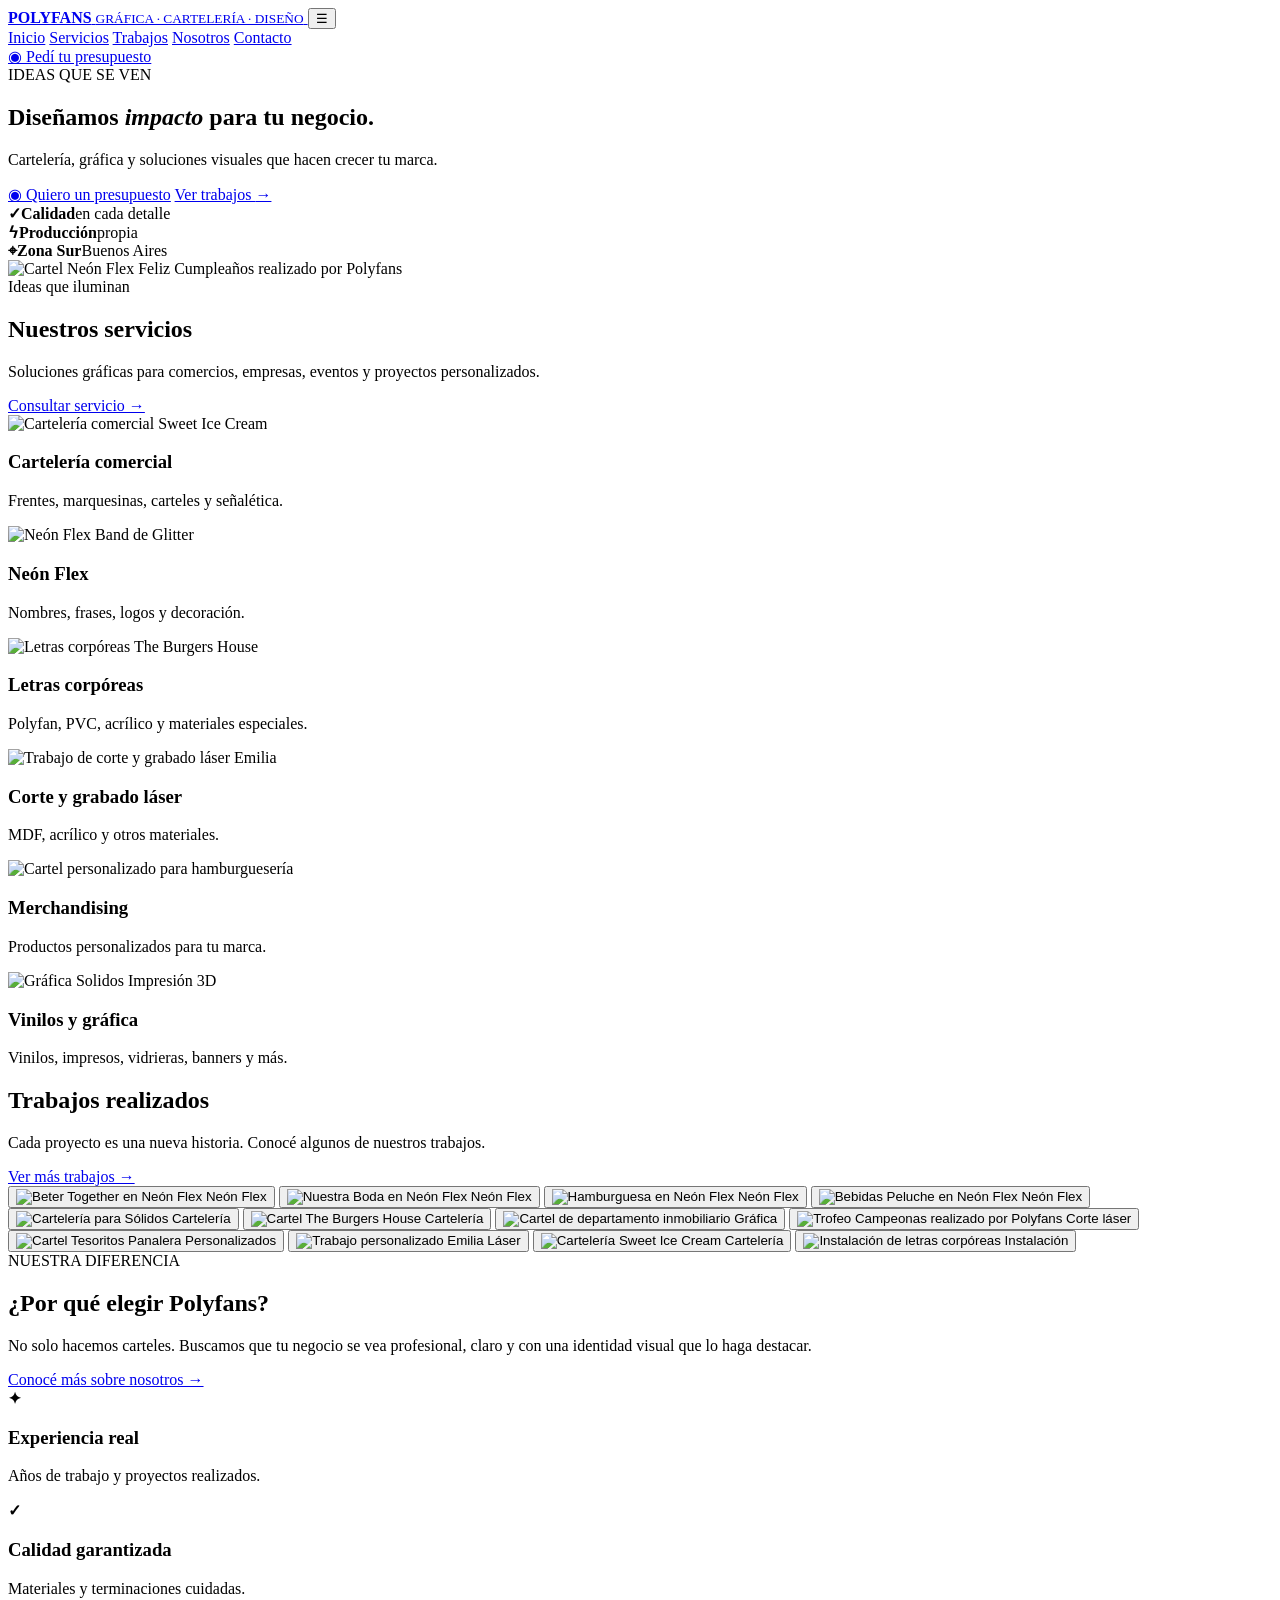
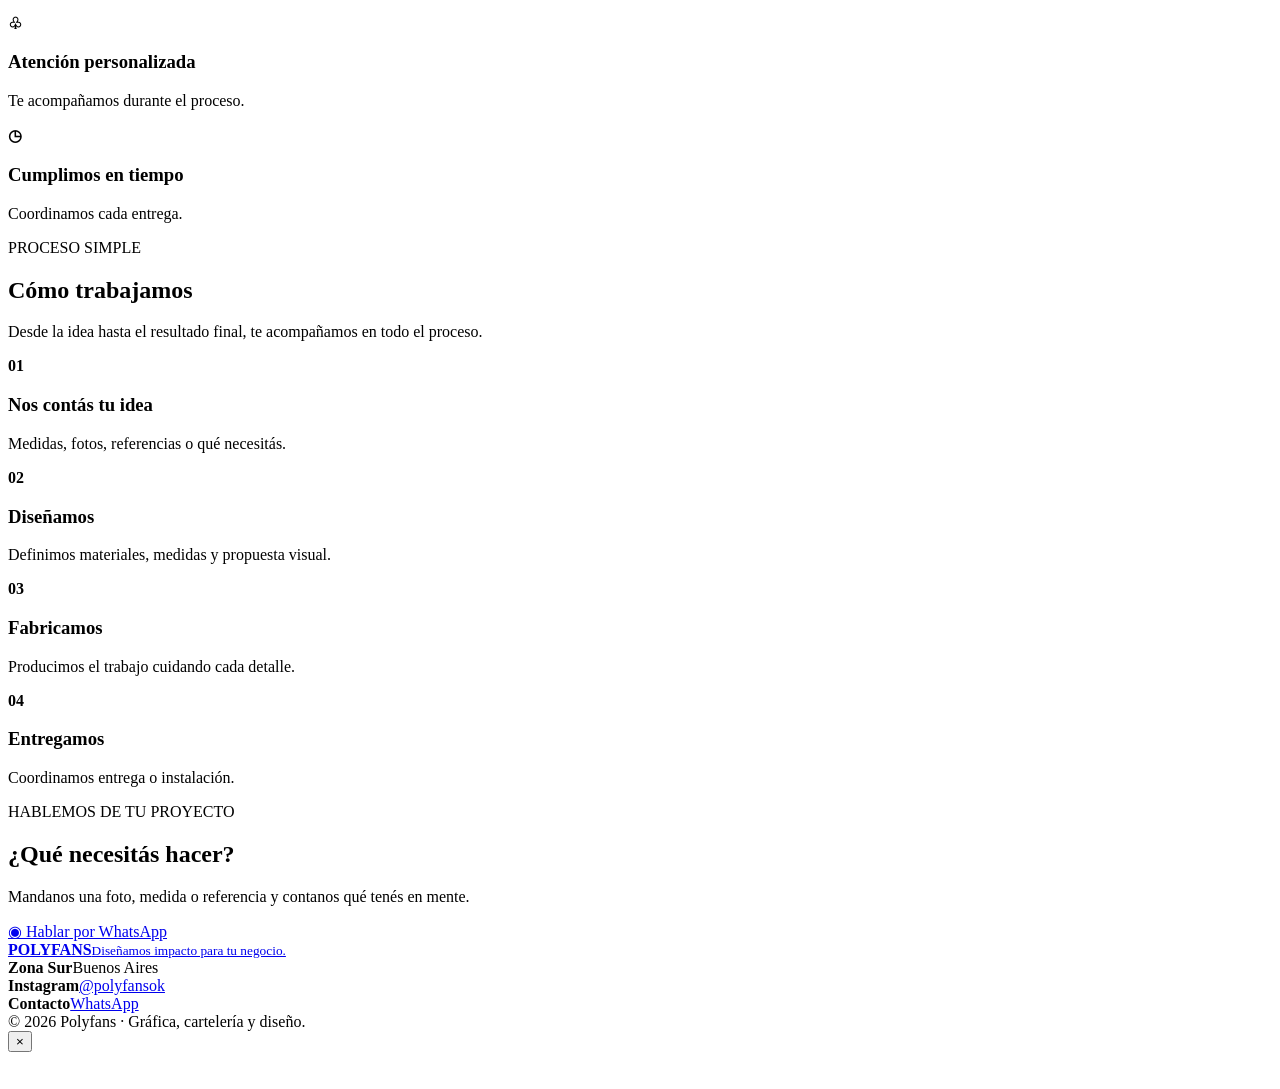
==== index.html @ cc1bfc3c "Add files via upload" ====
<!DOCTYPE html>
<html lang="es">
<head>
  <meta charset="UTF-8">
  <meta name="viewport" content="width=device-width, initial-scale=1.0">
  <meta name="description" content="Polyfans - Cartelería, gráfica, letras corpóreas, Neón Flex, corte láser y merchandising en Zona Sur.">
  <title>Polyfans | Diseñamos impacto para tu negocio</title>
  <link rel="stylesheet" href="css/style.css">
</head>
<body>
<header class="site-header">
  <div class="container nav">
    <a class="brand" href="#inicio" aria-label="Polyfans inicio">
      <strong>POLY<span>FANS</span></strong>
      <small>GRÁFICA · CARTELERÍA · DISEÑO</small>
    </a>

    <button class="menu-toggle" type="button" aria-label="Abrir menú" aria-expanded="false">☰</button>

    <nav class="nav-links" aria-label="Navegación principal">
      <a class="active" href="#inicio">Inicio</a>
      <a href="#servicios">Servicios</a>
      <a href="#trabajos">Trabajos</a>
      <a href="#nosotros">Nosotros</a>
      <a href="#contacto">Contacto</a>
    </nav>

    <a class="btn btn-green nav-cta" href="https://wa.me/5491166781429?text=Hola%20Polyfans%2C%20quiero%20consultar%20por%20un%20presupuesto." target="_blank" rel="noopener">
      <span>◉</span> Pedí tu presupuesto
    </a>
  </div>
</header>

<main>
  <section id="inicio" class="hero">
    <div class="hero-overlay"></div>
    <div class="container hero-grid">
      <div class="hero-copy">
        <div class="eyebrow"><i></i> IDEAS QUE SE VEN</div>
        <h1>Diseñamos <em>impacto</em> para tu negocio.</h1>
        <p>Cartelería, gráfica y soluciones visuales que hacen crecer tu marca.</p>

        <div class="hero-actions">
          <a class="btn btn-green" href="https://wa.me/5491166781429?text=Hola%20Polyfans%2C%20quiero%20un%20presupuesto." target="_blank" rel="noopener">◉ Quiero un presupuesto</a>
          <a class="btn btn-outline" href="#trabajos">Ver trabajos <span>→</span></a>
        </div>

        <div class="hero-points">
          <div><b>✓</b><span><strong>Calidad</strong>en cada detalle</span></div>
          <div><b>ϟ</b><span><strong>Producción</strong>propia</span></div>
          <div><b>⌖</b><span><strong>Zona Sur</strong>Buenos Aires</span></div>
        </div>
      </div>

      <div class="hero-photo">
        <img src="img/trabajos/neon-feliz-cumpleanos.jpg" alt="Cartel Neón Flex Feliz Cumpleaños realizado por Polyfans">
        <div class="hero-caption">Ideas que iluminan</div>
      </div>
    </div>
  </section>

  <section id="servicios" class="section services-section">
    <div class="container">
      <div class="section-head">
        <div>
          <h2>Nuestros <span>servicios</span></h2>
        </div>
        <p>Soluciones gráficas para comercios, empresas, eventos y proyectos personalizados.</p>
        <a class="text-link" href="#contacto">Consultar servicio →</a>
      </div>

      <div class="service-grid">
        <article class="service-card">
          <img src="img/trabajos/corporeo-sweet-ice-cream.jpg" alt="Cartelería comercial Sweet Ice Cream">
          <div><h3>Cartelería comercial</h3><p>Frentes, marquesinas, carteles y señalética.</p></div>
        </article>
        <article class="service-card">
          <img src="img/trabajos/neon-band-glitter.jpg" alt="Neón Flex Band de Glitter">
          <div><h3>Neón Flex</h3><p>Nombres, frases, logos y decoración.</p></div>
        </article>
        <article class="service-card">
          <img src="img/trabajos/letras-the-burgers-house.jpg" alt="Letras corpóreas The Burgers House">
          <div><h3>Letras corpóreas</h3><p>Polyfan, PVC, acrílico y materiales especiales.</p></div>
        </article>
        <article class="service-card">
          <img src="img/trabajos/laser-emilia.jpg" alt="Trabajo de corte y grabado láser Emilia">
          <div><h3>Corte y grabado láser</h3><p>MDF, acrílico y otros materiales.</p></div>
        </article>
        <article class="service-card">
          <img src="img/trabajos/cartel-hamburgueseria.jpg" alt="Cartel personalizado para hamburguesería">
          <div><h3>Merchandising</h3><p>Productos personalizados para tu marca.</p></div>
        </article>
        <article class="service-card">
          <img src="img/trabajos/cartel-solidos.jpg" alt="Gráfica Solidos Impresión 3D">
          <div><h3>Vinilos y gráfica</h3><p>Vinilos, impresos, vidrieras, banners y más.</p></div>
        </article>
      </div>
    </div>
  </section>

  <section id="trabajos" class="section portfolio-section">
    <div class="container">
      <div class="section-head">
        <div><h2>Trabajos <span>realizados</span></h2></div>
        <p>Cada proyecto es una nueva historia. Conocé algunos de nuestros trabajos.</p>
        <a class="text-link" href="#galeria">Ver más trabajos →</a>
      </div>

      <div id="galeria" class="portfolio-grid">
        <button class="portfolio-item" data-title="Beter Together · Neón Flex">
          <img src="img/trabajos/neon-beter-together.jpg" alt="Beter Together en Neón Flex">
          <span>Neón Flex</span>
        </button>
        <button class="portfolio-item" data-title="Nuestra Boda · Neón Flex">
          <img src="img/trabajos/neon-nuestra-boda.jpg" alt="Nuestra Boda en Neón Flex">
          <span>Neón Flex</span>
        </button>
        <button class="portfolio-item" data-title="Hamburguesa · Neón Flex">
          <img src="img/trabajos/neon-hamburguesa.jpg" alt="Hamburguesa en Neón Flex">
          <span>Neón Flex</span>
        </button>
        <button class="portfolio-item" data-title="Bebidas Peluche · Neón Flex">
          <img src="img/trabajos/neon-bebidas-peluche.jpg" alt="Bebidas Peluche en Neón Flex">
          <span>Neón Flex</span>
        </button>
        <button class="portfolio-item" data-title="Sólidos · Cartelería">
          <img src="img/trabajos/cartel-solidos.jpg" alt="Cartelería para Sólidos">
          <span>Cartelería</span>
        </button>
        <button class="portfolio-item" data-title="The Burgers House · Letras">
          <img src="img/trabajos/cartel-burgers-house.jpg" alt="Cartel The Burgers House">
          <span>Cartelería</span>
        </button>
        <button class="portfolio-item" data-title="Departamento Inmobiliario · Gráfica">
          <img src="img/trabajos/cartel-inmobiliaria.jpg" alt="Cartel de departamento inmobiliario">
          <span>Gráfica</span>
        </button>
        <button class="portfolio-item" data-title="Campeonas · Corte láser">
          <img src="img/trabajos/placa-campeonas.jpg" alt="Trofeo Campeonas realizado por Polyfans">
          <span>Corte láser</span>
        </button>
        <button class="portfolio-item" data-title="Tesoritos · Corpóreo personalizado">
          <img src="img/trabajos/laser-tesoritos.jpg" alt="Cartel Tesoritos Panalera">
          <span>Personalizados</span>
        </button>
        <button class="portfolio-item" data-title="Emilia · Corte y grabado">
          <img src="img/trabajos/laser-emilia.jpg" alt="Trabajo personalizado Emilia">
          <span>Láser</span>
        </button>
        <button class="portfolio-item" data-title="Sweet Ice Cream · Cartelería">
          <img src="img/trabajos/corporeo-sweet-ice-cream.jpg" alt="Cartelería Sweet Ice Cream">
          <span>Cartelería</span>
        </button>
        <button class="portfolio-item" data-title="Instalación de letras corpóreas">
          <img src="img/trabajos/instalacion-corporeo.jpg" alt="Instalación de letras corpóreas">
          <span>Instalación</span>
        </button>
      </div>
    </div>
  </section>

  <section id="nosotros" class="section why-section">
    <div class="container why-grid">
      <div>
        <div class="eyebrow green">NUESTRA DIFERENCIA</div>
        <h2>¿Por qué elegir <span>Polyfans?</span></h2>
        <p>No solo hacemos carteles. Buscamos que tu negocio se vea profesional, claro y con una identidad visual que lo haga destacar.</p>
        <a class="btn btn-green" href="#contacto">Conocé más sobre nosotros →</a>
      </div>

      <div class="benefits">
        <article><b>✦</b><h3>Experiencia real</h3><p>Años de trabajo y proyectos realizados.</p></article>
        <article><b>✓</b><h3>Calidad garantizada</h3><p>Materiales y terminaciones cuidadas.</p></article>
        <article><b>♧</b><h3>Atención personalizada</h3><p>Te acompañamos durante el proceso.</p></article>
        <article><b>◷</b><h3>Cumplimos en tiempo</h3><p>Coordinamos cada entrega.</p></article>
      </div>
    </div>
  </section>

  <section class="process">
    <div class="container">
      <div class="process-title">
        <div class="eyebrow">PROCESO SIMPLE</div>
        <h2>Cómo trabajamos</h2>
        <p>Desde la idea hasta el resultado final, te acompañamos en todo el proceso.</p>
      </div>
      <div class="steps">
        <div><strong>01</strong><h3>Nos contás tu idea</h3><p>Medidas, fotos, referencias o qué necesitás.</p></div>
        <div><strong>02</strong><h3>Diseñamos</h3><p>Definimos materiales, medidas y propuesta visual.</p></div>
        <div><strong>03</strong><h3>Fabricamos</h3><p>Producimos el trabajo cuidando cada detalle.</p></div>
        <div><strong>04</strong><h3>Entregamos</h3><p>Coordinamos entrega o instalación.</p></div>
      </div>
    </div>
  </section>

  <section id="contacto" class="contact-section">
    <div class="container contact-box">
      <div>
        <div class="eyebrow green">HABLEMOS DE TU PROYECTO</div>
        <h2>¿Qué necesitás hacer?</h2>
        <p>Mandanos una foto, medida o referencia y contanos qué tenés en mente.</p>
      </div>
      <a class="btn btn-green big-btn" href="https://wa.me/5491166781429?text=Hola%20Polyfans%2C%20quiero%20consultar%20por%20un%20trabajo." target="_blank" rel="noopener">
        ◉ Hablar por WhatsApp
      </a>
    </div>
  </section>
</main>

<footer class="footer">
  <div class="container footer-grid">
    <div>
      <a class="brand" href="#inicio"><strong>POLY<span>FANS</span></strong><small>Diseñamos impacto para tu negocio.</small></a>
    </div>
    <div><b>Zona Sur</b><span>Buenos Aires</span></div>
    <div><b>Instagram</b><a href="https://instagram.com/polyfansok" target="_blank" rel="noopener">@polyfansok</a></div>
    <div><b>Contacto</b><a href="https://wa.me/5491166781429" target="_blank" rel="noopener">WhatsApp</a></div>
  </div>
  <div class="container copyright">© 2026 Polyfans · Gráfica, cartelería y diseño.</div>
</footer>

<div class="lightbox" id="lightbox" aria-hidden="true">
  <button class="lightbox-close" type="button" aria-label="Cerrar">×</button>
  <div class="lightbox-content">
    <img id="lightbox-img" src="" alt="">
    <h3 id="lightbox-title"></h3>
  </div>
</div>

<script src="js/main.js"></script>
</body>
</html>
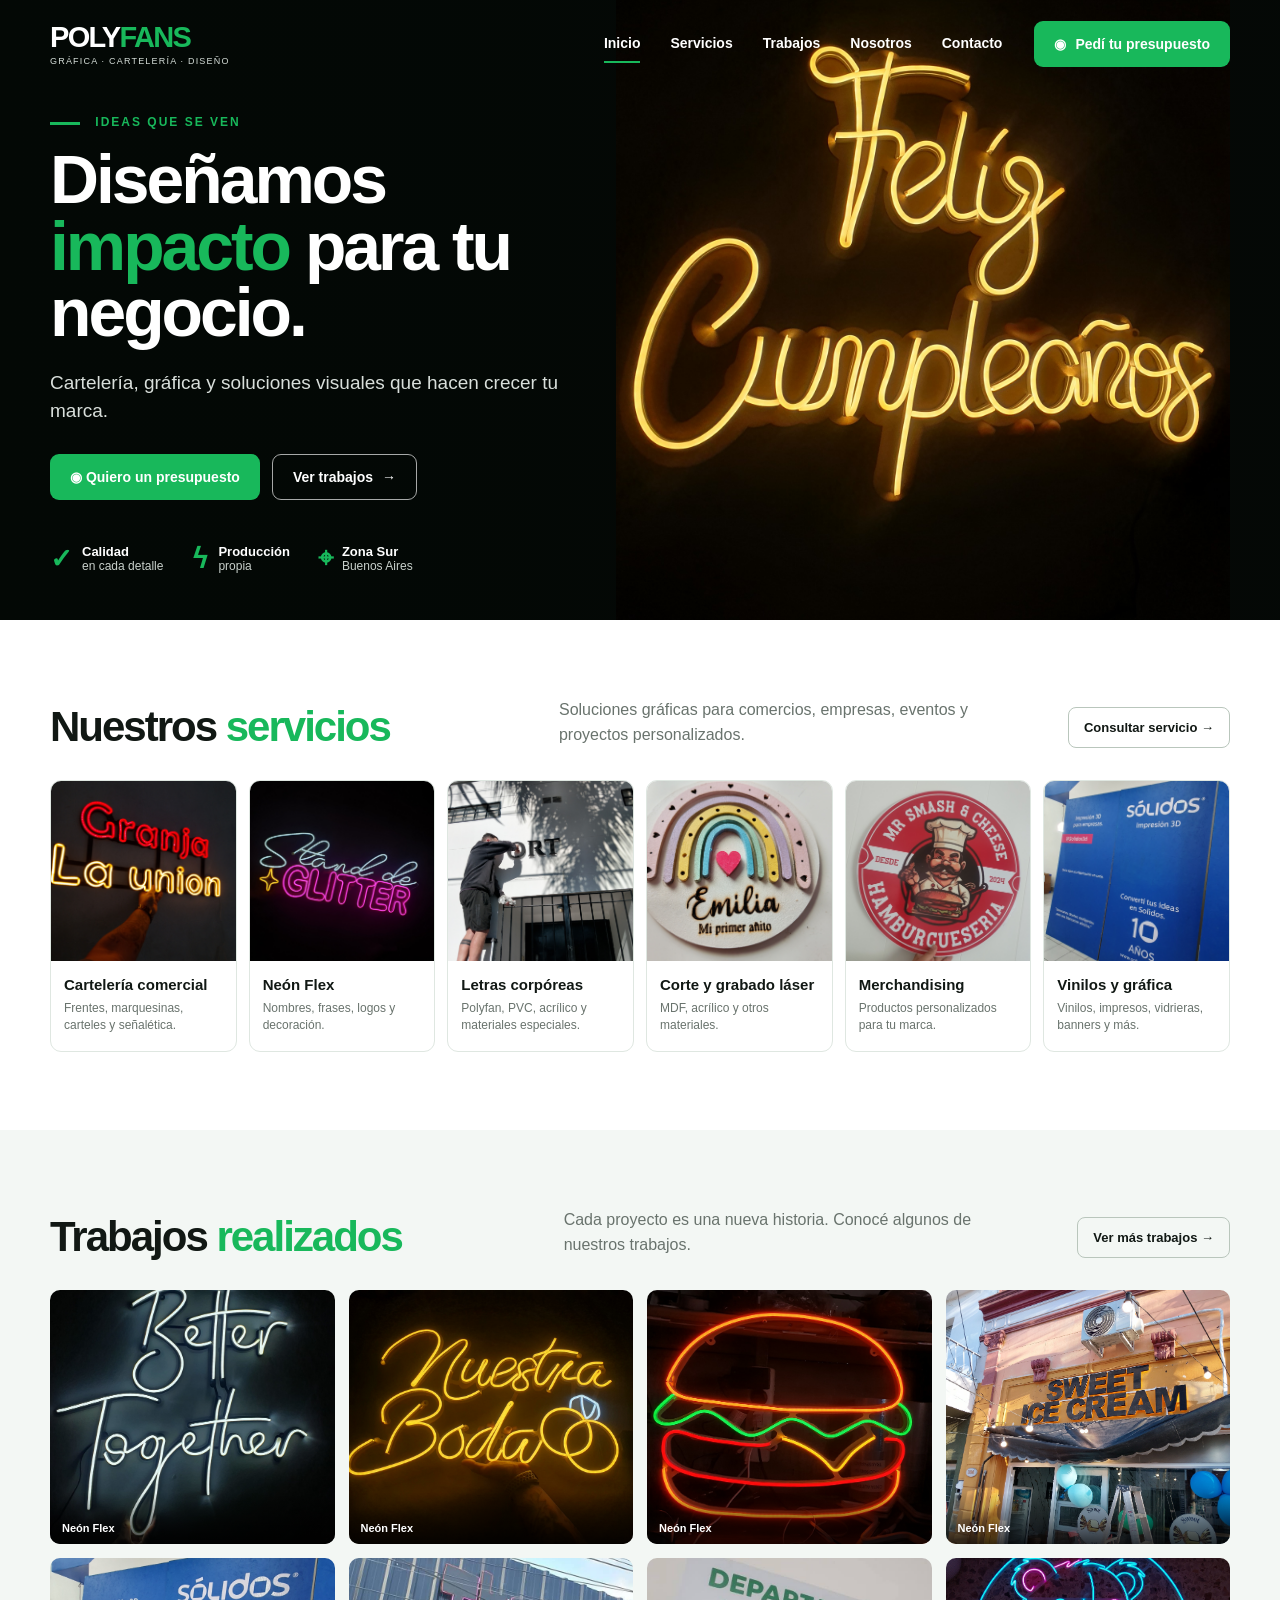
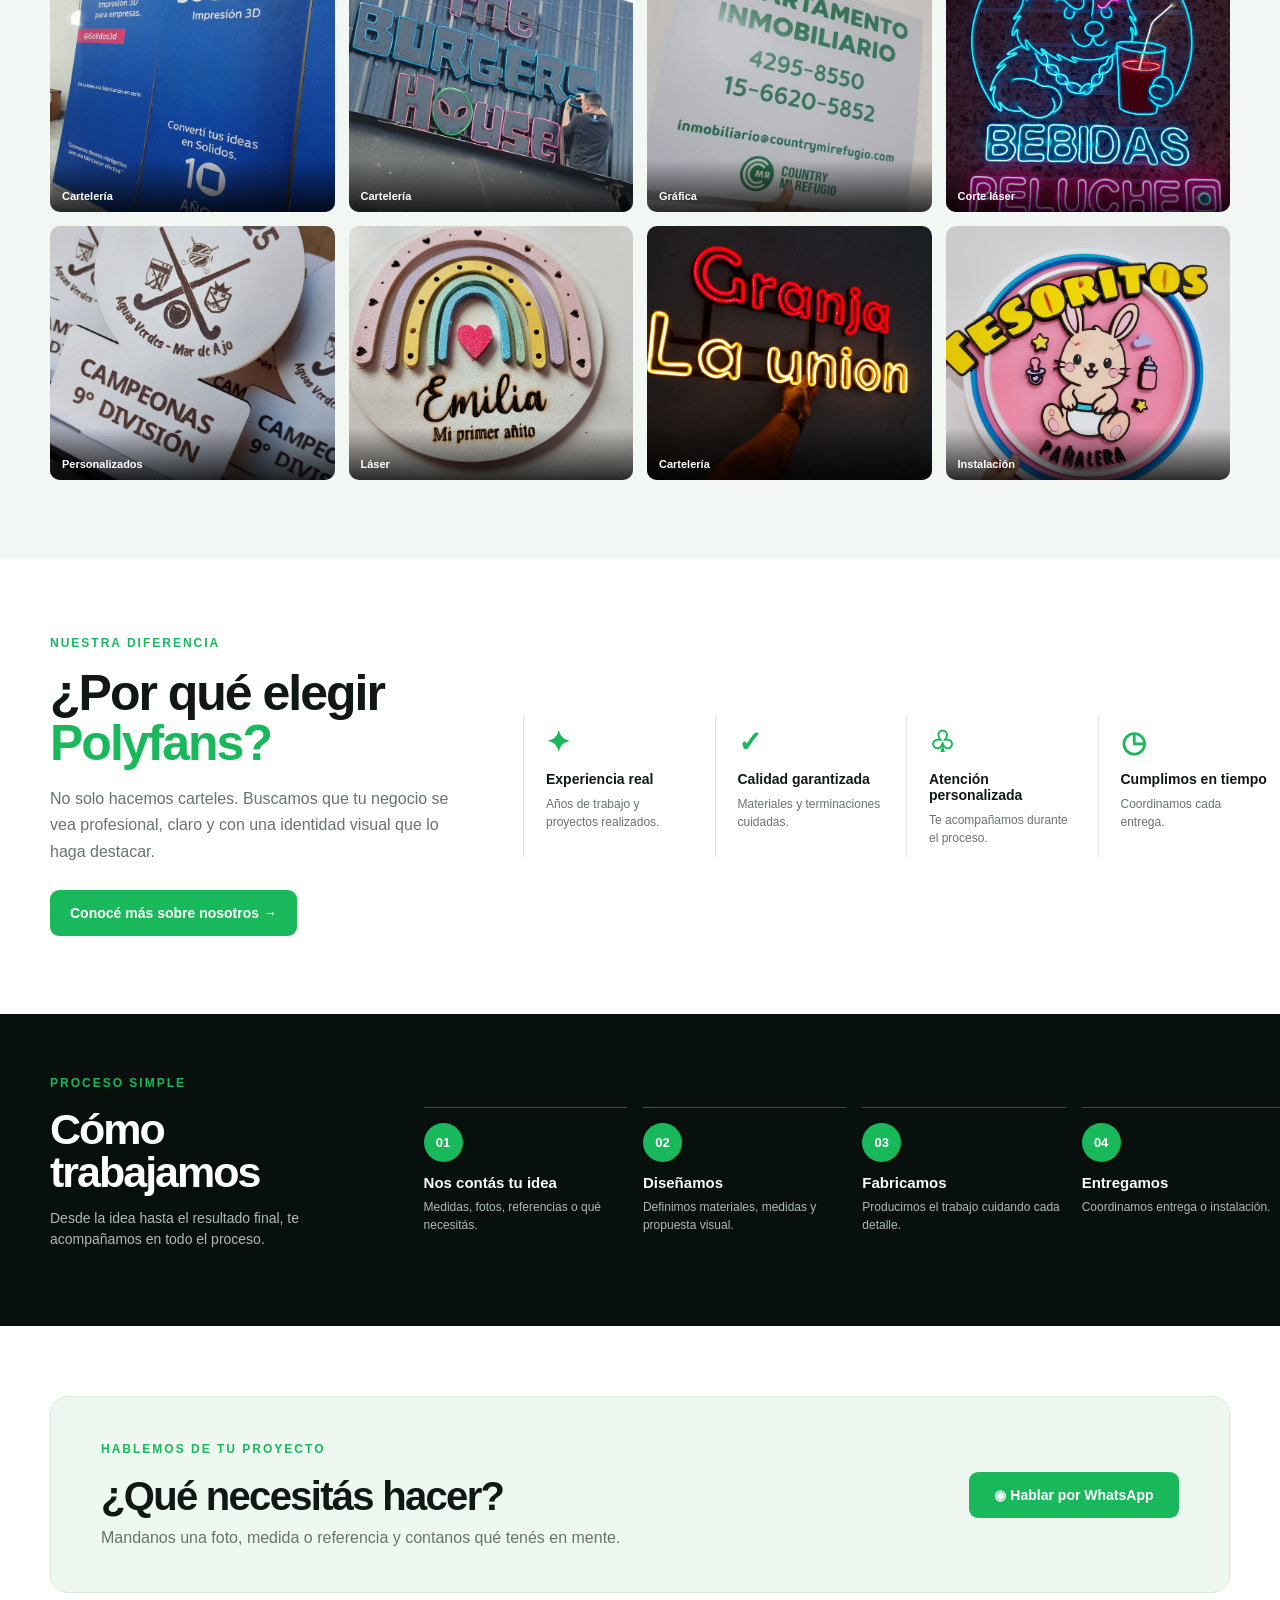
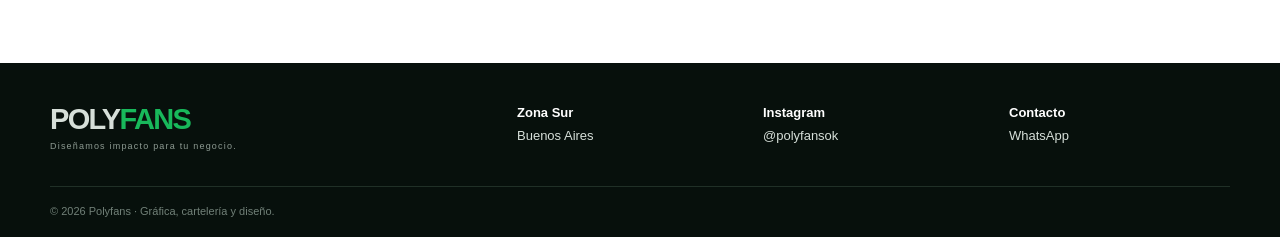
==== commit 47a6331e: "Update index.html" ====
--- a/index.html
+++ b/index.html
@@ -54,7 +54,6 @@
 
       <div class="hero-photo">
         <img src="img/trabajos/neon-feliz-cumpleanos.jpg" alt="Cartel Neón Flex Feliz Cumpleaños realizado por Polyfans">
-        <div class="hero-caption">Ideas que iluminan</div>
       </div>
     </div>
   </section>
@@ -103,7 +102,7 @@
       <div class="section-head">
         <div><h2>Trabajos <span>realizados</span></h2></div>
         <p>Cada proyecto es una nueva historia. Conocé algunos de nuestros trabajos.</p>
-        <a class="text-link" href="#galeria">Ver más trabajos →</a>
+        <a class="text-link" href='https://instagram.com/polyfansok'>Ver más trabajos →</a>
       </div>
 
       <div id="galeria" class="portfolio-grid">
@@ -119,8 +118,8 @@
           <img src="img/trabajos/neon-hamburguesa.jpg" alt="Hamburguesa en Neón Flex">
           <span>Neón Flex</span>
         </button>
-        <button class="portfolio-item" data-title="Bebidas Peluche · Neón Flex">
-          <img src="img/trabajos/neon-bebidas-peluche.jpg" alt="Bebidas Peluche en Neón Flex">
+        <button class="portfolio-item" data-title="instalacion de letras corporeas">
+          <img src="img/trabajos/neon-bebidas-peluche.jpg" alt="Letras corporeas">
           <span>Neón Flex</span>
         </button>
         <button class="portfolio-item" data-title="Sólidos · Cartelería">
@@ -139,20 +138,20 @@
           <img src="img/trabajos/placa-campeonas.jpg" alt="Trofeo Campeonas realizado por Polyfans">
           <span>Corte láser</span>
         </button>
-        <button class="portfolio-item" data-title="Tesoritos · Corpóreo personalizado">
-          <img src="img/trabajos/laser-tesoritos.jpg" alt="Cartel Tesoritos Panalera">
+        <button class="portfolio-item" data-title="Trofeos personalizado">
+          <img src="img/trabajos/laser-tesoritos.jpg" alt="Trofeos personalizados">
           <span>Personalizados</span>
         </button>
         <button class="portfolio-item" data-title="Emilia · Corte y grabado">
-          <img src="img/trabajos/laser-emilia.jpg" alt="Trabajo personalizado Emilia">
+          <img src="img/trabajos/laser-emilia.jpg" alt="Trabajo personalizado de corte y laser">
           <span>Láser</span>
         </button>
         <button class="portfolio-item" data-title="Sweet Ice Cream · Cartelería">
           <img src="img/trabajos/corporeo-sweet-ice-cream.jpg" alt="Cartelería Sweet Ice Cream">
           <span>Cartelería</span>
         </button>
-        <button class="portfolio-item" data-title="Instalación de letras corpóreas">
-          <img src="img/trabajos/instalacion-corporeo.jpg" alt="Instalación de letras corpóreas">
+        <button class="portfolio-item" data-title="Logo corporeo">
+          <img src="img/trabajos/instalacion-corporeo.jpg" alt="Logo corporeo en polyfan">
           <span>Instalación</span>
         </button>
       </div>
--- a/css/style.css
+++ b/css/style.css
@@ -0,0 +1,175 @@
+:root{
+  --green:#18b85b;
+  --green-dark:#079448;
+  --black:#07100c;
+  --text:#111814;
+  --muted:#69736d;
+  --soft:#f3f7f4;
+  --border:#dfe7e1;
+  --white:#fff;
+}
+*{box-sizing:border-box}
+html{scroll-behavior:smooth}
+body{margin:0;font-family:Inter,Arial,Helvetica,sans-serif;color:var(--text);background:#fff}
+img{display:block;max-width:100%}
+a{text-decoration:none;color:inherit}
+button{font:inherit}
+.container{width:min(1180px,calc(100% - 48px));margin:auto}
+
+.site-header{position:absolute;z-index:20;top:0;left:0;right:0;color:#fff}
+.nav{height:88px;display:flex;align-items:center;gap:28px}
+.brand{display:flex;flex-direction:column;line-height:1}
+.brand strong{font-size:29px;letter-spacing:-1.7px}
+.brand strong span{color:var(--green)}
+.brand small{font-size:9px;letter-spacing:1.2px;margin-top:5px;color:#d5ddd8}
+.nav-links{display:flex;align-items:center;gap:30px;margin-left:auto;font-size:14px;font-weight:600}
+.nav-links a{padding:10px 0;border-bottom:2px solid transparent}
+.nav-links a:hover,.nav-links a.active{color:#fff;border-color:var(--green)}
+.nav-cta{margin-left:4px}
+.menu-toggle{display:none;background:none;color:#fff;border:0;font-size:25px}
+
+.btn{display:inline-flex;align-items:center;justify-content:center;gap:9px;min-height:46px;padding:0 20px;border-radius:9px;font-weight:800;font-size:14px;transition:.2s ease}
+.btn-green{background:var(--green);color:#fff!important}
+.btn-green:hover{background:#12a650;transform:translateY(-1px)}
+.btn-outline{border:1px solid rgba(255,255,255,.65);color:#fff}
+.btn-outline:hover{border-color:var(--green);color:var(--green)}
+
+.hero{position:relative;min-height:620px;background:#050806;color:#fff;overflow:hidden}
+.hero-overlay{position:absolute;inset:0;background:linear-gradient(90deg,rgba(3,8,5,.98) 0%,rgba(3,8,5,.86) 38%,rgba(3,8,5,.1) 72%,rgba(3,8,5,.3) 100%);z-index:1}
+.hero-grid{position:relative;z-index:2;min-height:620px;display:grid;grid-template-columns:48% 52%;align-items:center}
+.hero-copy{padding-top:70px}
+.eyebrow{font-size:12px;letter-spacing:2px;font-weight:900;color:var(--green);margin-bottom:18px}
+.eyebrow i{display:inline-block;width:30px;height:3px;background:var(--green);vertical-align:middle;margin-right:10px}
+.hero h1{font-size:clamp(45px,5.3vw,72px);line-height:.98;letter-spacing:-3px;margin:0 0 22px;max-width:650px}
+.hero h1 em{font-style:normal;color:var(--green)}
+.hero p{font-size:19px;line-height:1.5;color:#d9dfdb;max-width:510px;margin:0 0 28px}
+.hero-actions{display:flex;gap:12px;flex-wrap:wrap}
+.hero-points{display:flex;gap:28px;margin-top:43px}
+.hero-points div{display:flex;gap:9px;align-items:center}
+.hero-points b{font-size:27px;color:var(--green)}
+.hero-points span{font-size:12px;color:#c9d1cc;display:flex;flex-direction:column}
+.hero-points strong{font-size:13px;color:#fff}
+.hero-photo{height:620px;position:relative;overflow:hidden}
+.hero-photo img{height:100%;width:100%;object-fit:cover;object-position:center}
+.hero-caption{position:absolute;right:35px;top:190px;font-family:cursive;font-size:25px;line-height:1.1;text-align:center;transform:rotate(-4deg)}
+.hero-caption:after{content:"";display:block;width:52px;height:2px;background:var(--green);margin:10px auto}
+
+.section{padding:78px 0}
+.services-section{background:#fff}
+.section-head{display:grid;grid-template-columns:1fr 1fr auto;gap:35px;align-items:end;margin-bottom:32px}
+.section-head h2,.why-section h2,.process h2{font-size:42px;line-height:1;letter-spacing:-2px;margin:0}
+.section-head h2 span,.why-section h2 span{color:var(--green)}
+.section-head p{color:var(--muted);line-height:1.55;margin:0;max-width:470px}
+.text-link{font-size:13px;font-weight:800;border:1px solid #b9c6bc;border-radius:8px;padding:12px 15px;white-space:nowrap}
+.text-link:hover{border-color:var(--green);color:var(--green)}
+
+.service-grid{display:grid;grid-template-columns:repeat(6,1fr);gap:12px}
+.service-card{border:1px solid var(--border);border-radius:11px;overflow:hidden;background:#fff}
+.service-card img{height:180px;width:100%;object-fit:cover}
+.service-card>div{padding:15px 13px 17px}
+.service-card h3{font-size:15px;margin:0 0 7px}
+.service-card p{font-size:12px;color:var(--muted);line-height:1.45;margin:0}
+
+.portfolio-section{background:var(--soft)}
+.portfolio-grid{display:grid;grid-template-columns:repeat(4,1fr);gap:14px}
+.portfolio-item{position:relative;padding:0;border:0;border-radius:10px;overflow:hidden;background:#ddd;aspect-ratio:1.12;cursor:pointer}
+.portfolio-item img{width:100%;height:100%;object-fit:cover;transition:.3s}
+.portfolio-item:hover img{transform:scale(1.04)}
+.portfolio-item span{position:absolute;bottom:0;left:0;right:0;padding:10px 12px;background:linear-gradient(transparent,rgba(0,0,0,.78));color:#fff;text-align:left;font-size:11px;font-weight:800;padding-top:30px}
+
+.why-section{background:#fff}
+.why-grid{display:grid;grid-template-columns:35% 65%;gap:60px;align-items:center}
+.green{color:var(--green)}
+.why-section h2{font-size:50px;margin-bottom:18px}
+.why-section p{color:var(--muted);line-height:1.65;max-width:460px;margin:0 0 25px}
+.benefits{display:grid;grid-template-columns:repeat(4,1fr);border-left:1px solid var(--border)}
+.benefits article{padding:10px 22px;border-right:1px solid var(--border)}
+.benefits b{color:var(--green);font-size:29px}
+.benefits h3{font-size:14px;margin:12px 0 8px}
+.benefits p{font-size:12px;margin:0;line-height:1.5}
+
+.process{background:#07100c;color:#fff;padding:62px 0}
+.process .container{display:grid;grid-template-columns:27% 73%;gap:55px;align-items:center}
+.process-title h2{font-size:43px;letter-spacing:-2px;margin:0 0 12px}
+.process-title p{color:#aebbb2;line-height:1.5;font-size:14px}
+.steps{display:grid;grid-template-columns:repeat(4,1fr);gap:16px}
+.steps>div{border-top:1px solid #34553f;padding-top:15px}
+.steps strong{display:inline-flex;width:39px;height:39px;align-items:center;justify-content:center;border-radius:50%;background:var(--green);font-size:13px}
+.steps h3{font-size:15px;margin:12px 0 7px}
+.steps p{font-size:12px;color:#aebbb2;line-height:1.5;margin:0}
+
+.contact-section{padding:70px 0;background:#fff}
+.contact-box{background:#eef8f1;border:1px solid #d5eadb;border-radius:18px;padding:45px 50px;display:flex;justify-content:space-between;align-items:center;gap:30px}
+.contact-box h2{font-size:40px;letter-spacing:-1.7px;margin:0 0 10px}
+.contact-box p{color:var(--muted);margin:0}
+.big-btn{min-width:210px}
+
+.footer{background:#07100c;color:#d6dfd9;padding:42px 0 20px}
+.footer-grid{display:grid;grid-template-columns:2fr 1fr 1fr 1fr;gap:25px}
+.footer .brand small{margin-top:8px;color:#8d9a92}
+.footer-grid>div:not(:first-child){display:flex;flex-direction:column;gap:8px;font-size:13px}
+.footer-grid b{color:#fff}
+.footer-grid a:hover{color:var(--green)}
+.copyright{border-top:1px solid #203027;margin-top:35px;padding-top:18px;color:#718078;font-size:11px}
+
+.lightbox{display:none;position:fixed;z-index:100;inset:0;background:rgba(0,0,0,.9);padding:40px;align-items:center;justify-content:center}
+.lightbox.open{display:flex}
+.lightbox-content{max-width:1000px;max-height:90vh;text-align:center}
+.lightbox-content img{max-height:78vh;width:auto;max-width:90vw;object-fit:contain;margin:auto;border-radius:8px}
+.lightbox-content h3{color:#fff;font-size:16px;margin:15px 0 0}
+.lightbox-close{position:absolute;right:25px;top:15px;background:none;border:0;color:#fff;font-size:42px;cursor:pointer}
+
+@media(max-width:1050px){
+  .service-grid{grid-template-columns:repeat(3,1fr)}
+  .hero-grid{grid-template-columns:50% 50%}
+  .portfolio-grid{grid-template-columns:repeat(3,1fr)}
+  .section-head{grid-template-columns:1fr 1fr}
+  .section-head .text-link{grid-column:2;justify-self:end}
+}
+@media(max-width:760px){
+  .container{width:min(100% - 30px,600px)}
+  .site-header{position:absolute}
+  .nav{height:74px}
+  .nav-links{display:none;position:absolute;top:68px;left:15px;right:15px;background:#07100c;padding:10px 15px;border-radius:10px;flex-direction:column;align-items:stretch;gap:2px}
+  .nav-links.open{display:flex}
+  .nav-links a{padding:13px}
+  .menu-toggle{display:block;margin-left:auto}
+  .nav-cta{display:none}
+  .hero{min-height:760px}
+  .hero-grid{min-height:760px;display:block}
+  .hero-copy{padding-top:145px;position:relative;z-index:3}
+  .hero h1{font-size:48px;letter-spacing:-2px}
+  .hero p{font-size:16px}
+  .hero-points{gap:12px;margin-top:28px}
+  .hero-photo{position:absolute;inset:0;height:100%;opacity:.48}
+  .hero-overlay{background:linear-gradient(90deg,rgba(3,8,5,.97),rgba(3,8,5,.68))}
+  .hero-caption{display:none}
+  .section{padding:55px 0}
+  .section-head{display:block}
+  .section-head h2{font-size:35px;margin-bottom:13px}
+  .section-head p{margin-bottom:18px}
+  .service-grid{grid-template-columns:repeat(2,1fr)}
+  .service-card img{height:145px}
+  .portfolio-grid{grid-template-columns:repeat(2,1fr);gap:9px}
+  .why-grid{grid-template-columns:1fr;gap:35px}
+  .why-section h2{font-size:40px}
+  .benefits{grid-template-columns:repeat(2,1fr);border-left:0}
+  .benefits article{border-bottom:1px solid var(--border);padding:16px}
+  .process .container{display:block}
+  .steps{grid-template-columns:repeat(2,1fr);margin-top:35px}
+  .contact-box{display:block;padding:32px 24px}
+  .contact-box h2{font-size:34px}
+  .big-btn{margin-top:25px}
+  .footer-grid{grid-template-columns:1fr 1fr}
+}
+@media(max-width:430px){
+  .service-grid{grid-template-columns:1fr}
+  .portfolio-grid{grid-template-columns:1fr}
+  .hero h1{font-size:43px}
+  .hero-actions .btn{width:100%}
+  .hero-points{display:grid;grid-template-columns:1fr 1fr}
+  .benefits{grid-template-columns:1fr}
+  .steps{grid-template-columns:1fr}
+  .footer-grid{grid-template-columns:1fr}
+}
+
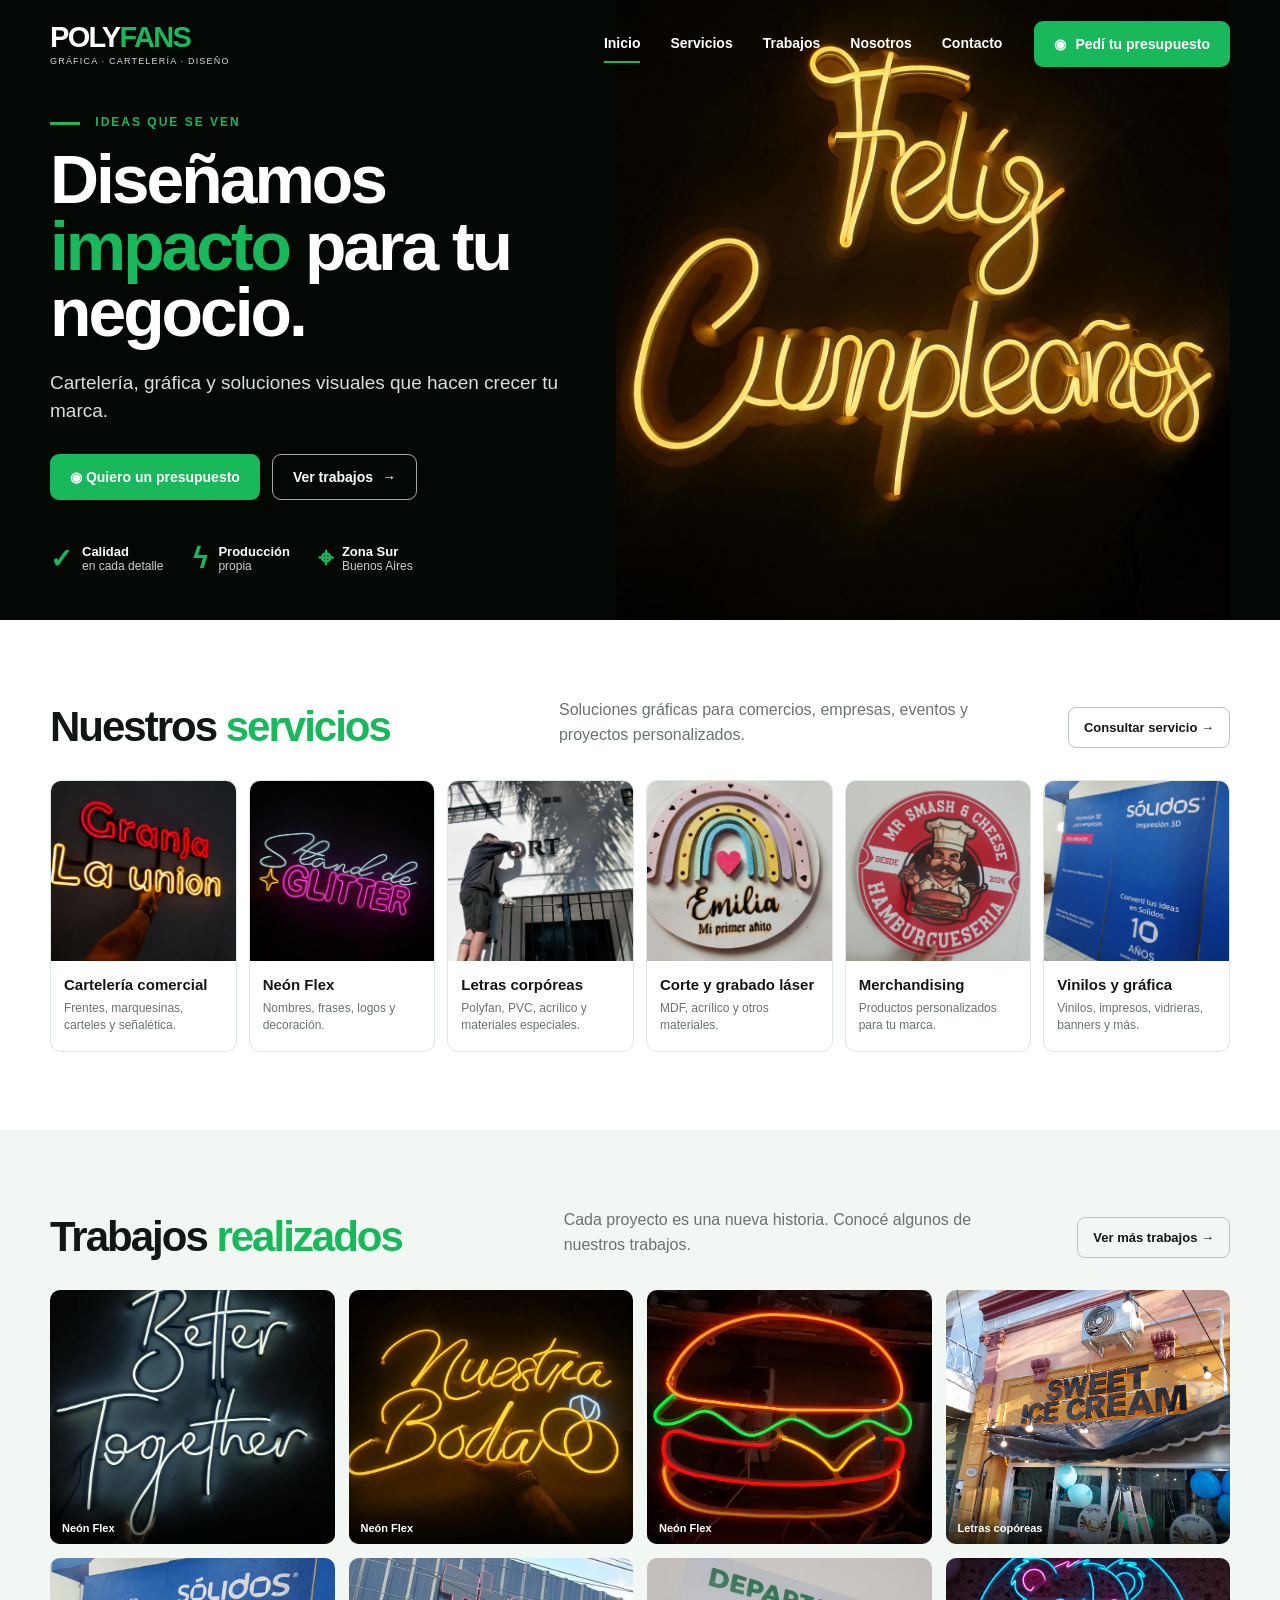
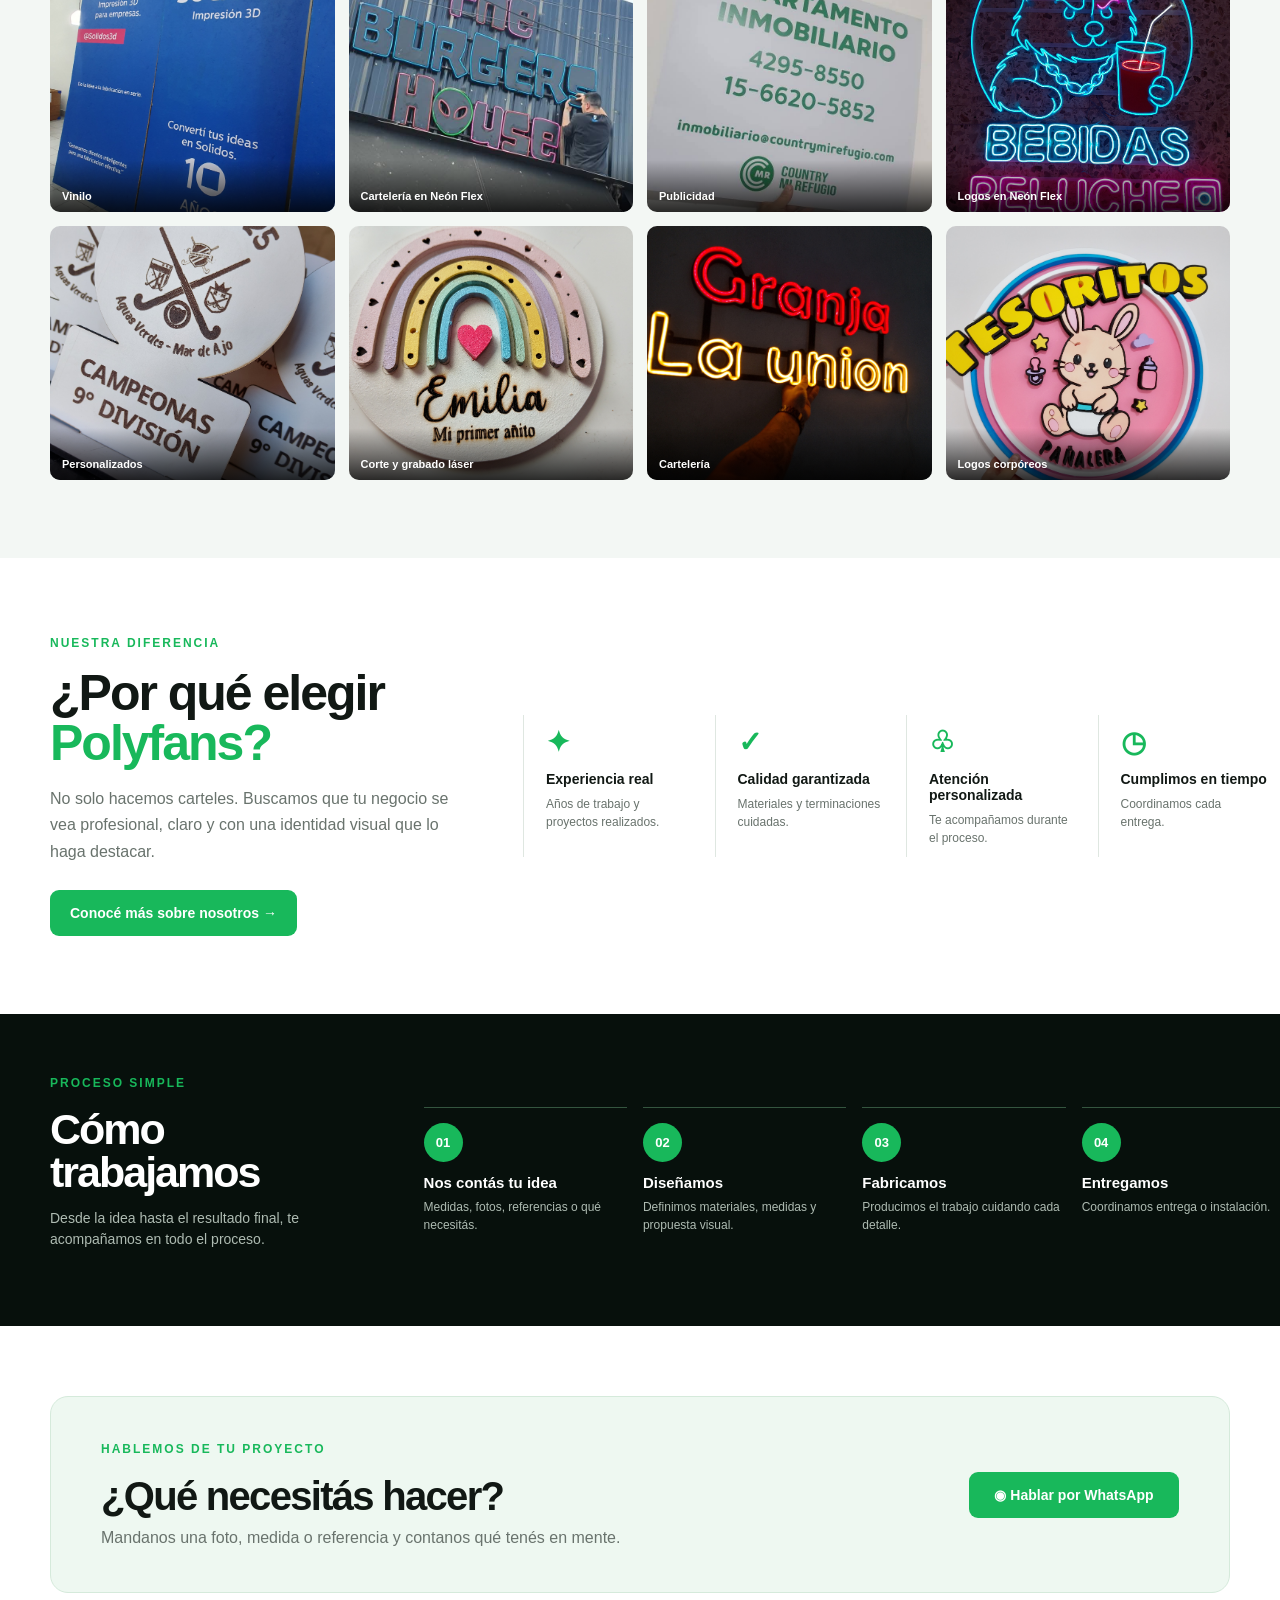
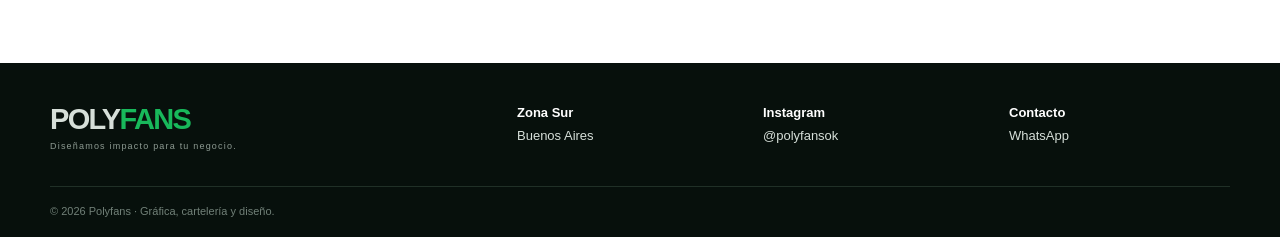
==== commit b3d60989: "Update index.html" ====
--- a/index.html
+++ b/index.html
@@ -120,23 +120,23 @@
         </button>
         <button class="portfolio-item" data-title="instalacion de letras corporeas">
           <img src="img/trabajos/neon-bebidas-peluche.jpg" alt="Letras corporeas">
-          <span>Neón Flex</span>
+          <span>Letras copóreas</span>
         </button>
         <button class="portfolio-item" data-title="Sólidos · Cartelería">
           <img src="img/trabajos/cartel-solidos.jpg" alt="Cartelería para Sólidos">
-          <span>Cartelería</span>
+          <span>Vinilo</span>
         </button>
         <button class="portfolio-item" data-title="The Burgers House · Letras">
           <img src="img/trabajos/cartel-burgers-house.jpg" alt="Cartel The Burgers House">
-          <span>Cartelería</span>
+          <span>Cartelería en Neón Flex</span>
         </button>
         <button class="portfolio-item" data-title="Departamento Inmobiliario · Gráfica">
           <img src="img/trabajos/cartel-inmobiliaria.jpg" alt="Cartel de departamento inmobiliario">
-          <span>Gráfica</span>
+          <span>Publicidad</span>
         </button>
         <button class="portfolio-item" data-title="Campeonas · Corte láser">
           <img src="img/trabajos/placa-campeonas.jpg" alt="Trofeo Campeonas realizado por Polyfans">
-          <span>Corte láser</span>
+          <span>Logos en Neón Flex</span>
         </button>
         <button class="portfolio-item" data-title="Trofeos personalizado">
           <img src="img/trabajos/laser-tesoritos.jpg" alt="Trofeos personalizados">
@@ -144,7 +144,7 @@
         </button>
         <button class="portfolio-item" data-title="Emilia · Corte y grabado">
           <img src="img/trabajos/laser-emilia.jpg" alt="Trabajo personalizado de corte y laser">
-          <span>Láser</span>
+          <span>Corte y grabado láser</span>
         </button>
         <button class="portfolio-item" data-title="Sweet Ice Cream · Cartelería">
           <img src="img/trabajos/corporeo-sweet-ice-cream.jpg" alt="Cartelería Sweet Ice Cream">
@@ -152,7 +152,7 @@
         </button>
         <button class="portfolio-item" data-title="Logo corporeo">
           <img src="img/trabajos/instalacion-corporeo.jpg" alt="Logo corporeo en polyfan">
-          <span>Instalación</span>
+          <span>Logos corpóreos</span>
         </button>
       </div>
     </div>
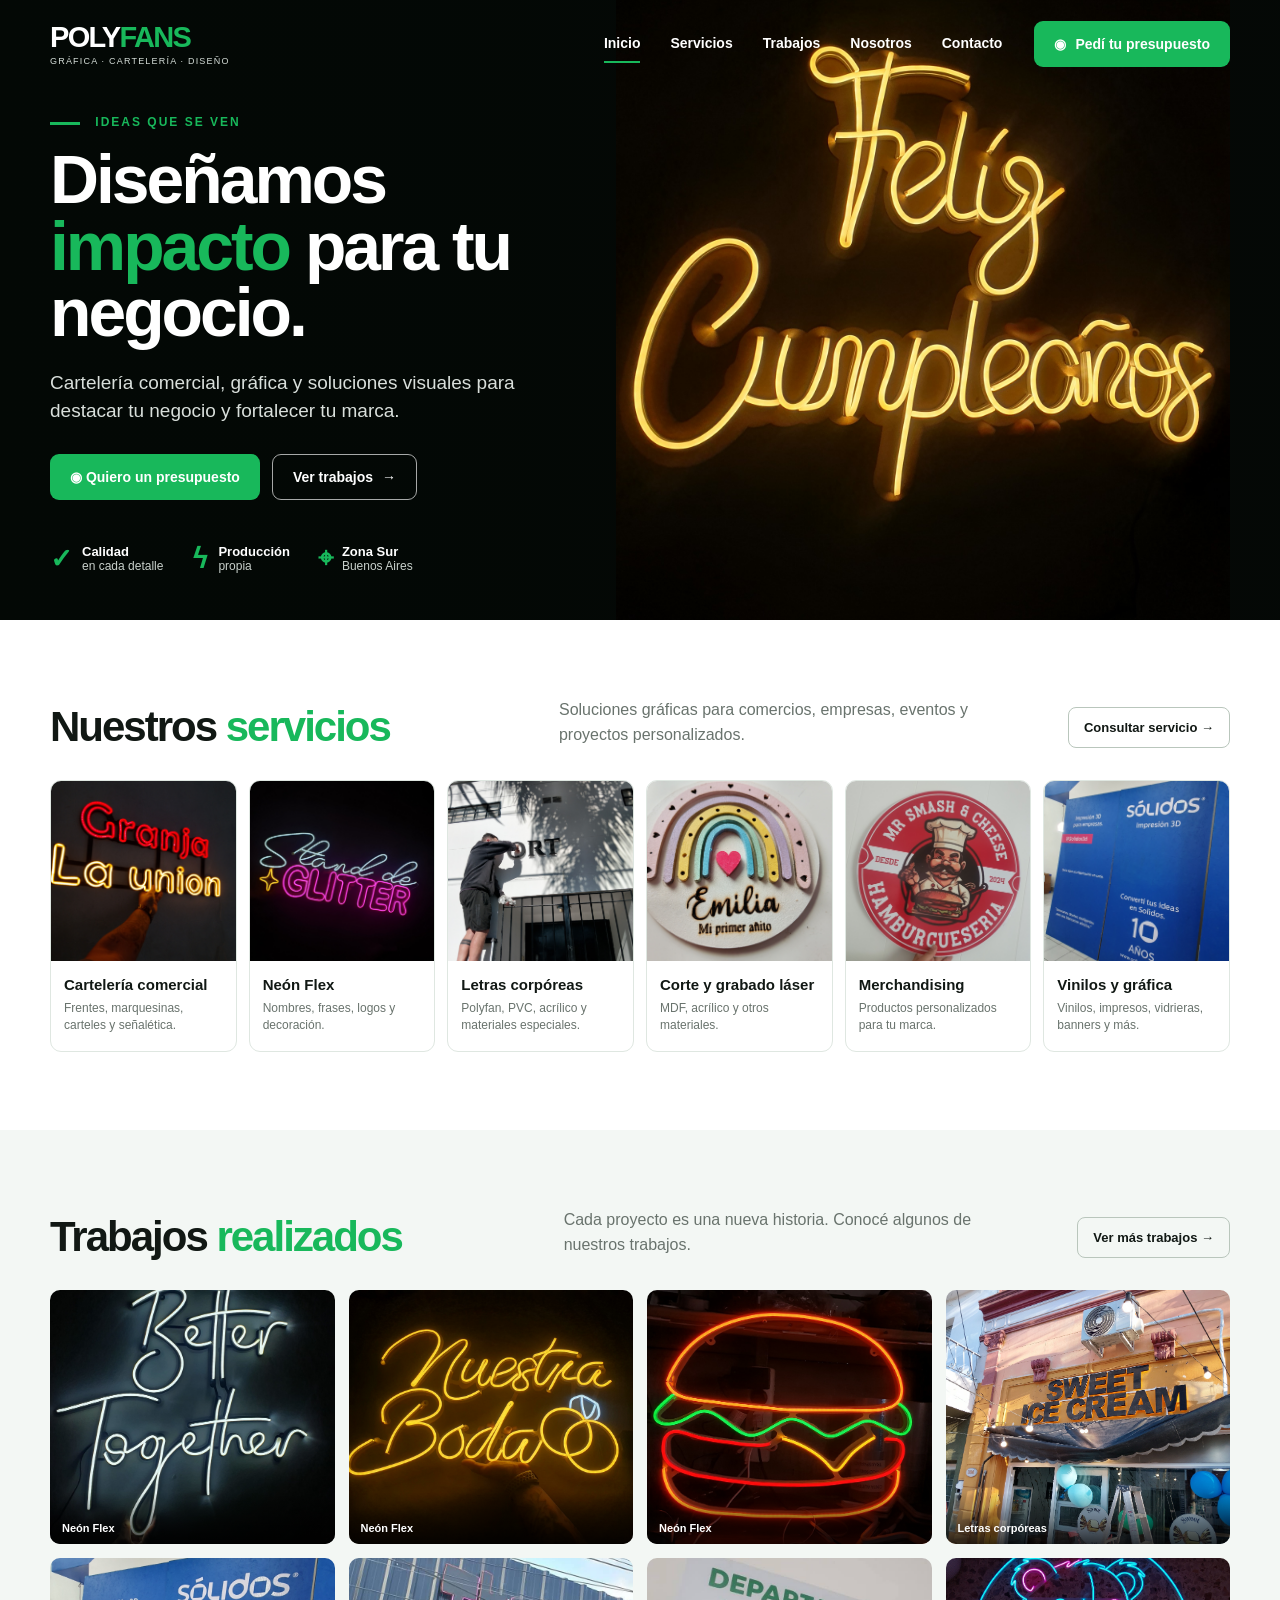
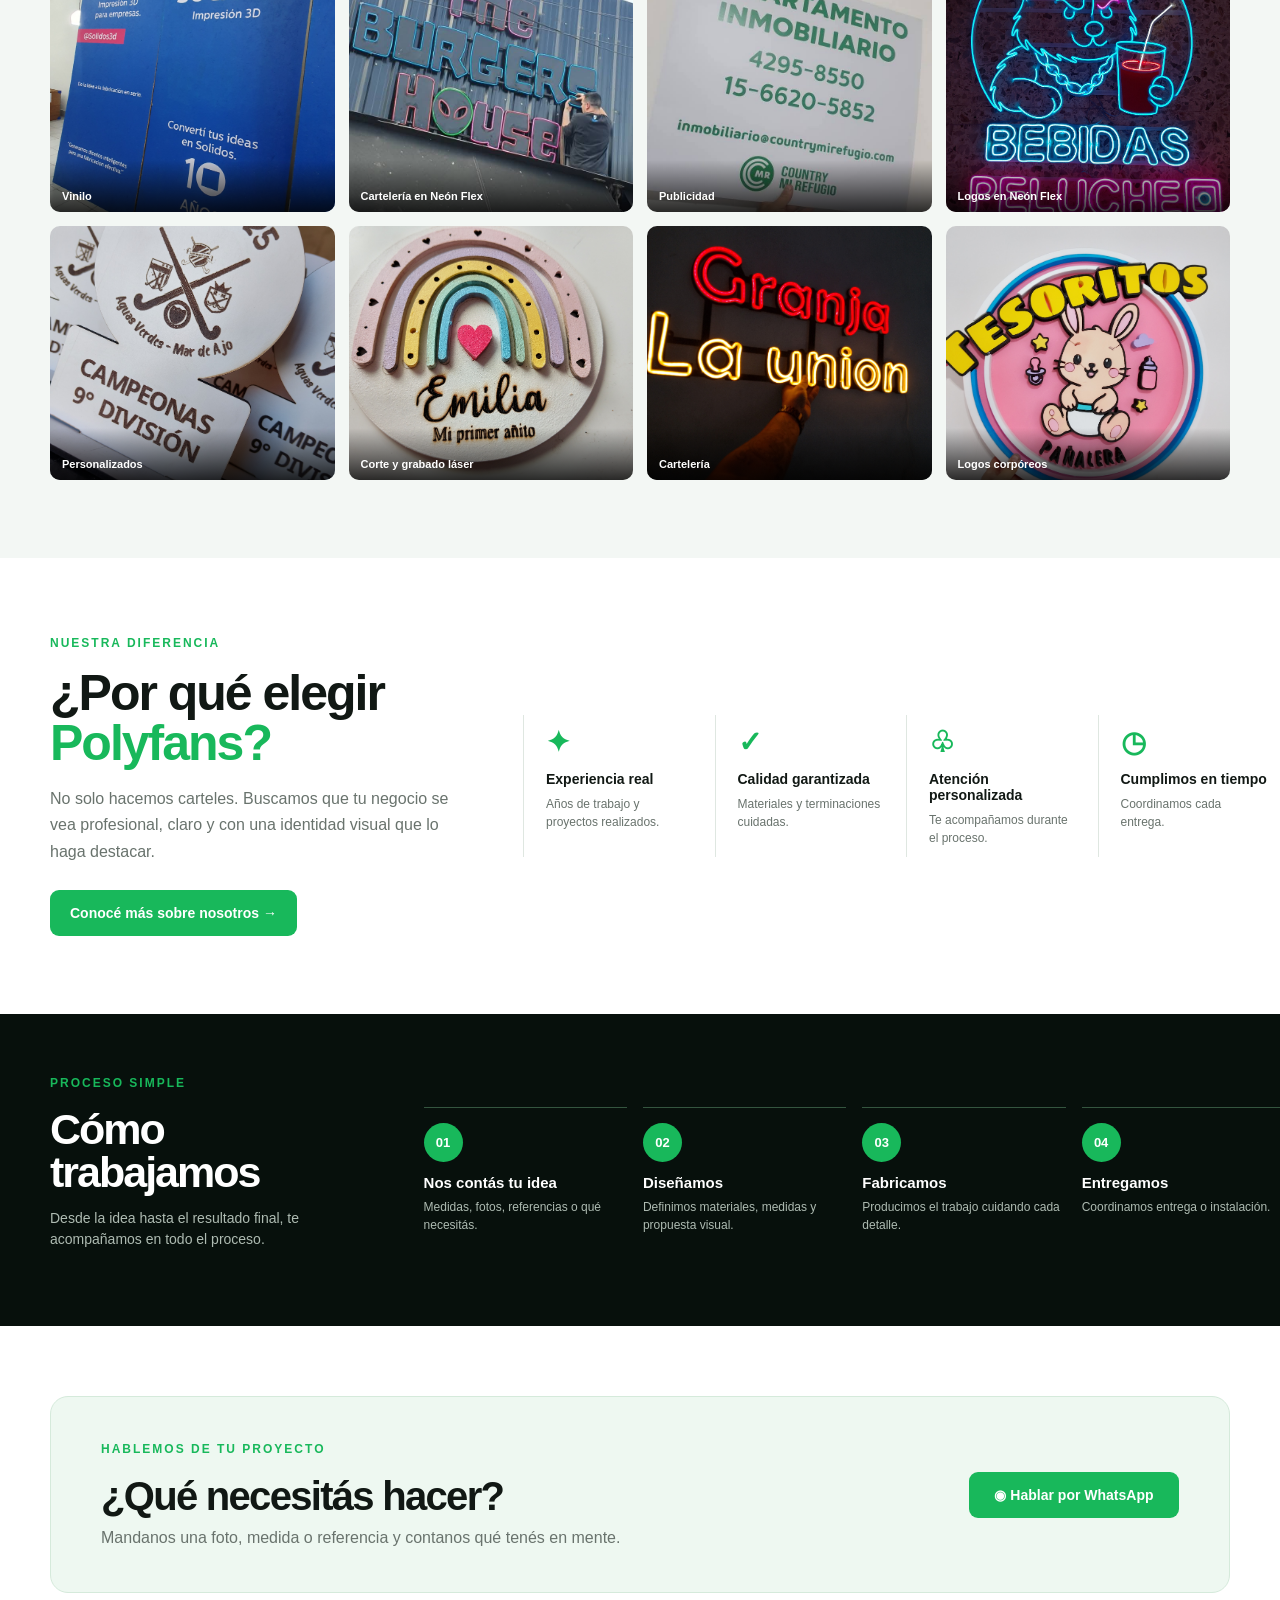
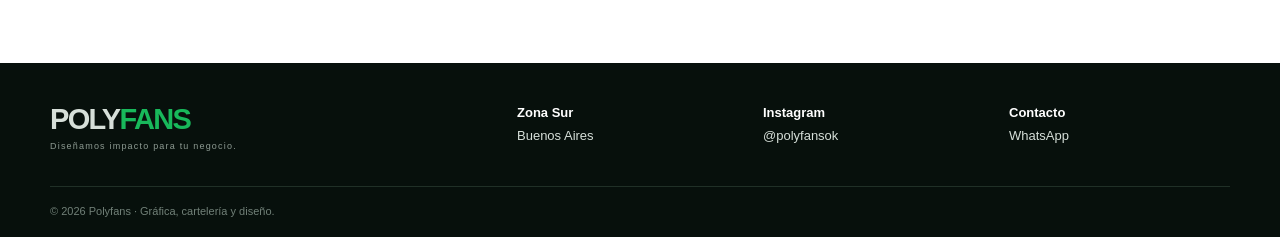
==== commit da26df75: "Rename index-polyfans-seo.html to index.html" ====
--- a/index.html
+++ b/index.html
@@ -3,8 +3,60 @@
 <head>
   <meta charset="UTF-8">
   <meta name="viewport" content="width=device-width, initial-scale=1.0">
-  <meta name="description" content="Polyfans - Cartelería, gráfica, letras corpóreas, Neón Flex, corte láser y merchandising en Zona Sur.">
-  <title>Polyfans | Diseñamos impacto para tu negocio</title>
+
+  <!-- SEO principal -->
+  <title>Polyfans | Cartelería, Neón Flex y Letras Corpóreas en Zona Sur</title>
+  <meta name="description" content="Polyfans realiza cartelería comercial, Neón Flex, letras corpóreas, corte y grabado láser, vinilos y gráfica personalizada para comercios, empresas y eventos en Zona Sur, Buenos Aires.">
+  <meta name="robots" content="index, follow, max-image-preview:large">
+  <meta name="author" content="Polyfans">
+  <meta name="theme-color" content="#111111">
+
+  <!-- URL actual. Cuando pasemos a polyfans.com.ar, reemplazar esta URL por el dominio definitivo. -->
+  <link rel="canonical" href="https://polyfans-web.polyfansok-6d1.workers.dev/">
+
+  <!-- Open Graph -->
+  <meta property="og:type" content="website">
+  <meta property="og:locale" content="es_AR">
+  <meta property="og:site_name" content="Polyfans">
+  <meta property="og:title" content="Polyfans | Cartelería, Neón Flex y Letras Corpóreas">
+  <meta property="og:description" content="Cartelería comercial, Neón Flex, letras corpóreas, corte láser, vinilos y gráfica personalizada en Zona Sur, Buenos Aires.">
+  <meta property="og:url" content="https://polyfans-web.polyfansok-6d1.workers.dev/">
+  <meta property="og:image" content="https://polyfans-web.polyfansok-6d1.workers.dev/img/trabajos/neon-feliz-cumpleanos.jpg">
+  <meta property="og:image:alt" content="Cartel Neón Flex Feliz Cumpleaños realizado por Polyfans">
+
+  <!-- X / Twitter -->
+  <meta name="twitter:card" content="summary_large_image">
+  <meta name="twitter:title" content="Polyfans | Cartelería, Neón Flex y Letras Corpóreas">
+  <meta name="twitter:description" content="Soluciones de cartelería y gráfica para comercios, empresas y eventos en Zona Sur.">
+  <meta name="twitter:image" content="https://polyfans-web.polyfansok-6d1.workers.dev/img/trabajos/neon-feliz-cumpleanos.jpg">
+
+  <!-- Datos estructurados -->
+  <script type="application/ld+json">
+  {
+    "@context": "https://schema.org",
+    "@type": "Organization",
+    "name": "Polyfans",
+    "alternateName": "Polyfans Gráfica y Cartelería",
+    "url": "https://polyfans-web.polyfansok-6d1.workers.dev/",
+    "telephone": "+54 9 11 6678-1429",
+    "areaServed": {
+      "@type": "AdministrativeArea",
+      "name": "Zona Sur, Buenos Aires, Argentina"
+    },
+    "sameAs": [
+      "https://instagram.com/polyfansok"
+    ],
+    "knowsAbout": [
+      "Cartelería comercial",
+      "Neón Flex",
+      "Letras corpóreas",
+      "Corte y grabado láser",
+      "Vinilos y gráfica",
+      "Merchandising personalizado"
+    ]
+  }
+  </script>
+
   <link rel="stylesheet" href="css/style.css">
 </head>
 <body>
@@ -38,7 +90,7 @@
       <div class="hero-copy">
         <div class="eyebrow"><i></i> IDEAS QUE SE VEN</div>
         <h1>Diseñamos <em>impacto</em> para tu negocio.</h1>
-        <p>Cartelería, gráfica y soluciones visuales que hacen crecer tu marca.</p>
+        <p>Cartelería comercial, gráfica y soluciones visuales para destacar tu negocio y fortalecer tu marca.</p>
 
         <div class="hero-actions">
           <a class="btn btn-green" href="https://wa.me/5491166781429?text=Hola%20Polyfans%2C%20quiero%20un%20presupuesto." target="_blank" rel="noopener">◉ Quiero un presupuesto</a>
@@ -107,7 +159,7 @@
 
       <div id="galeria" class="portfolio-grid">
         <button class="portfolio-item" data-title="Beter Together · Neón Flex">
-          <img src="img/trabajos/neon-beter-together.jpg" alt="Beter Together en Neón Flex">
+          <img src="img/trabajos/neon-beter-together.jpg" alt="Cartel decorativo Beter Together realizado en Neón Flex por Polyfans">
           <span>Neón Flex</span>
         </button>
         <button class="portfolio-item" data-title="Nuestra Boda · Neón Flex">
@@ -119,19 +171,19 @@
           <span>Neón Flex</span>
         </button>
         <button class="portfolio-item" data-title="instalacion de letras corporeas">
-          <img src="img/trabajos/neon-bebidas-peluche.jpg" alt="Letras corporeas">
-          <span>Letras copóreas</span>
+          <img src="img/trabajos/neon-bebidas-peluche.jpg" alt="Cartel y decoración Bebidas Peluche realizado por Polyfans">
+          <span>Letras corpóreas</span>
         </button>
         <button class="portfolio-item" data-title="Sólidos · Cartelería">
-          <img src="img/trabajos/cartel-solidos.jpg" alt="Cartelería para Sólidos">
+          <img src="img/trabajos/cartel-solidos.jpg" alt="Cartelería comercial para Sólidos realizada por Polyfans">
           <span>Vinilo</span>
         </button>
         <button class="portfolio-item" data-title="The Burgers House · Letras">
-          <img src="img/trabajos/cartel-burgers-house.jpg" alt="Cartel The Burgers House">
+          <img src="img/trabajos/cartel-burgers-house.jpg" alt="Cartel comercial The Burgers House realizado por Polyfans">
           <span>Cartelería en Neón Flex</span>
         </button>
         <button class="portfolio-item" data-title="Departamento Inmobiliario · Gráfica">
-          <img src="img/trabajos/cartel-inmobiliaria.jpg" alt="Cartel de departamento inmobiliario">
+          <img src="img/trabajos/cartel-inmobiliaria.jpg" alt="Cartel publicitario para inmobiliaria realizado por Polyfans">
           <span>Publicidad</span>
         </button>
         <button class="portfolio-item" data-title="Campeonas · Corte láser">
@@ -143,7 +195,7 @@
           <span>Personalizados</span>
         </button>
         <button class="portfolio-item" data-title="Emilia · Corte y grabado">
-          <img src="img/trabajos/laser-emilia.jpg" alt="Trabajo personalizado de corte y laser">
+          <img src="img/trabajos/laser-emilia.jpg" alt="Trabajo personalizado realizado con corte y grabado láser por Polyfans">
           <span>Corte y grabado láser</span>
         </button>
         <button class="portfolio-item" data-title="Sweet Ice Cream · Cartelería">
@@ -151,7 +203,7 @@
           <span>Cartelería</span>
         </button>
         <button class="portfolio-item" data-title="Logo corporeo">
-          <img src="img/trabajos/instalacion-corporeo.jpg" alt="Logo corporeo en polyfan">
+          <img src="img/trabajos/instalacion-corporeo.jpg" alt="Logo corpóreo en Polyfan instalado por Polyfans">
           <span>Logos corpóreos</span>
         </button>
       </div>
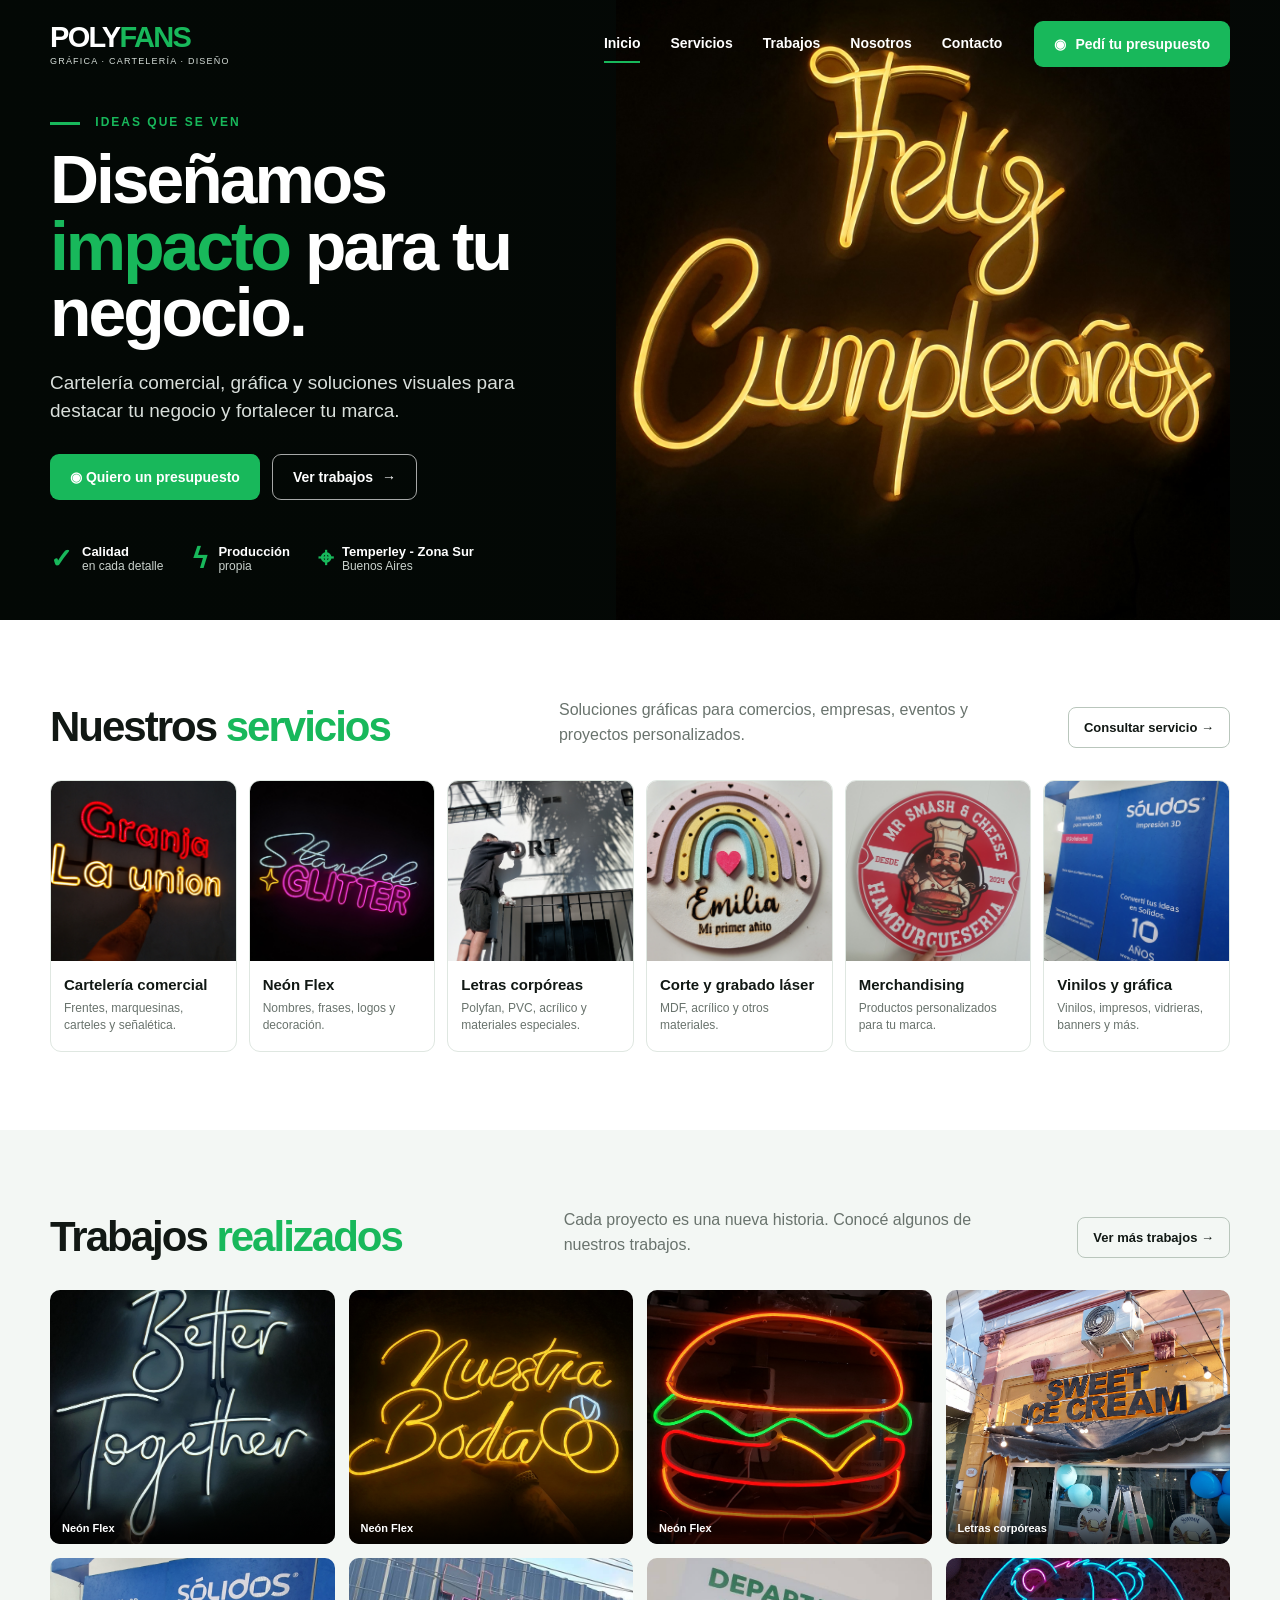
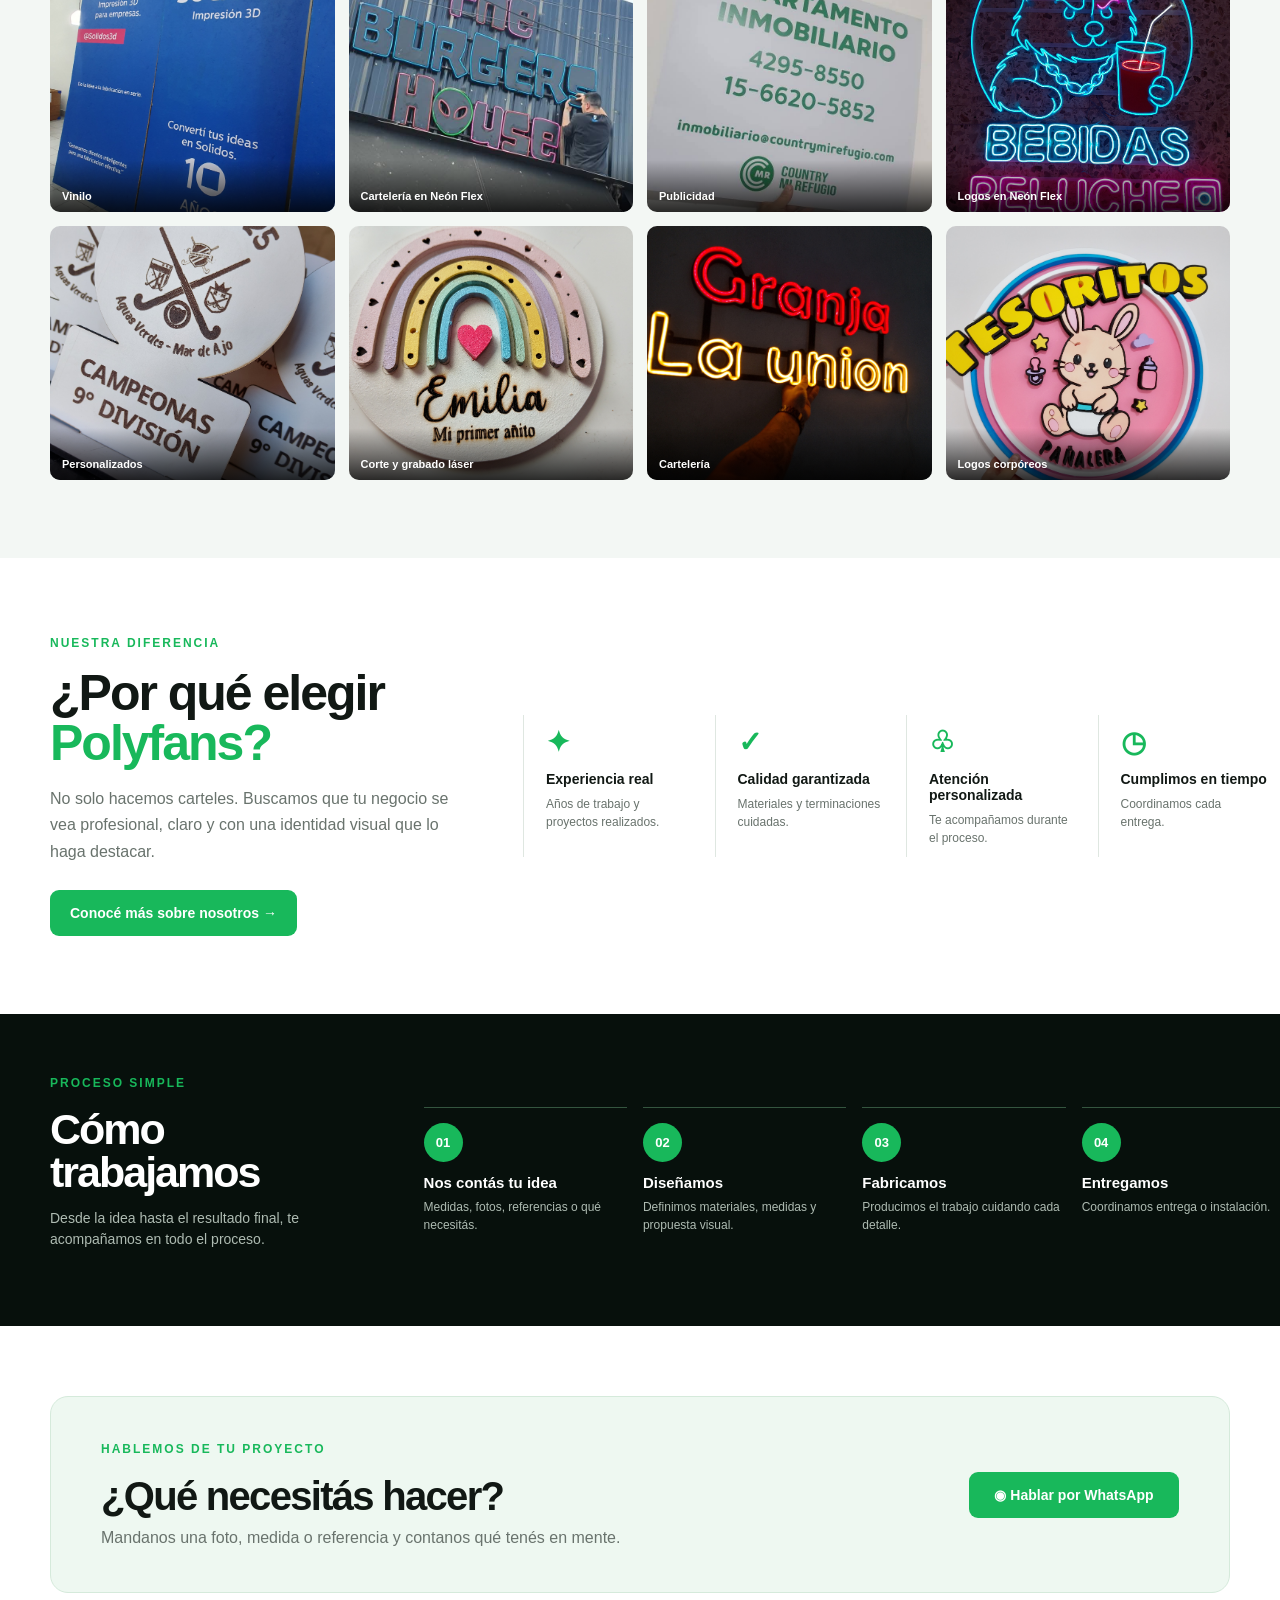
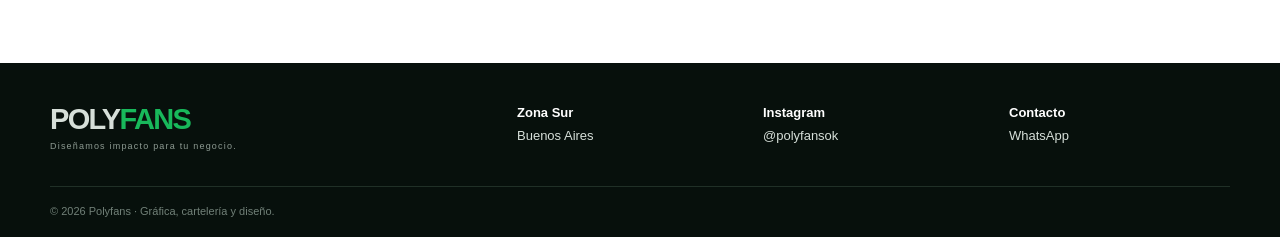
==== commit 9af21e1a: "Update index.html" ====
--- a/index.html
+++ b/index.html
@@ -5,8 +5,8 @@
   <meta name="viewport" content="width=device-width, initial-scale=1.0">
 
   <!-- SEO principal -->
-  <title>Polyfans | Cartelería, Neón Flex y Letras Corpóreas en Zona Sur</title>
-  <meta name="description" content="Polyfans realiza cartelería comercial, Neón Flex, letras corpóreas, corte y grabado láser, vinilos y gráfica personalizada para comercios, empresas y eventos en Zona Sur, Buenos Aires.">
+  <title>Polyfans | Cartelería, Neón Flex y Letras Corpóreas en Temperley - Zona Sur</title>
+  <meta name="description" content="Polyfans realiza cartelería comercial, Neón Flex, banner, Lonas, vidrieras letras corpóreas, corte y grabado láser, vinilos y gráfica personalizada para comercios, empresas y eventos en Temperley Zona Sur, Buenos Aires.">
   <meta name="robots" content="index, follow, max-image-preview:large">
   <meta name="author" content="Polyfans">
   <meta name="theme-color" content="#111111">
@@ -19,7 +19,7 @@
   <meta property="og:locale" content="es_AR">
   <meta property="og:site_name" content="Polyfans">
   <meta property="og:title" content="Polyfans | Cartelería, Neón Flex y Letras Corpóreas">
-  <meta property="og:description" content="Cartelería comercial, Neón Flex, letras corpóreas, corte láser, vinilos y gráfica personalizada en Zona Sur, Buenos Aires.">
+  <meta property="og:description" content="Cartelería comercial, Banner, lona, frente de neogico, Neón Flex, letras corpóreas, corte láser, vinilos y gráfica personalizada en Temperley Zona Sur, Buenos Aires.">
   <meta property="og:url" content="https://polyfans-web.polyfansok-6d1.workers.dev/">
   <meta property="og:image" content="https://polyfans-web.polyfansok-6d1.workers.dev/img/trabajos/neon-feliz-cumpleanos.jpg">
   <meta property="og:image:alt" content="Cartel Neón Flex Feliz Cumpleaños realizado por Polyfans">
@@ -27,7 +27,7 @@
   <!-- X / Twitter -->
   <meta name="twitter:card" content="summary_large_image">
   <meta name="twitter:title" content="Polyfans | Cartelería, Neón Flex y Letras Corpóreas">
-  <meta name="twitter:description" content="Soluciones de cartelería y gráfica para comercios, empresas y eventos en Zona Sur.">
+  <meta name="twitter:description" content="Soluciones de cartelería y gráfica para comercios, empresas y eventos en Temperley Zona Sur.">
   <meta name="twitter:image" content="https://polyfans-web.polyfansok-6d1.workers.dev/img/trabajos/neon-feliz-cumpleanos.jpg">
 
   <!-- Datos estructurados -->
@@ -41,7 +41,7 @@
     "telephone": "+54 9 11 6678-1429",
     "areaServed": {
       "@type": "AdministrativeArea",
-      "name": "Zona Sur, Buenos Aires, Argentina"
+      "name": "Temperñey, Zona Sur, Buenos Aires, Argentina"
     },
     "sameAs": [
       "https://instagram.com/polyfansok"
@@ -52,6 +52,9 @@
       "Letras corpóreas",
       "Corte y grabado láser",
       "Vinilos y gráfica",
+      "Lonas y banner",
+      "Trofeos",
+      "Cumpleaños y ambientaciones",
       "Merchandising personalizado"
     ]
   }
@@ -100,7 +103,7 @@
         <div class="hero-points">
           <div><b>✓</b><span><strong>Calidad</strong>en cada detalle</span></div>
           <div><b>ϟ</b><span><strong>Producción</strong>propia</span></div>
-          <div><b>⌖</b><span><strong>Zona Sur</strong>Buenos Aires</span></div>
+          <div><b>⌖</b><span><strong>Temperley - Zona Sur</strong>Buenos Aires</span></div>
         </div>
       </div>
 
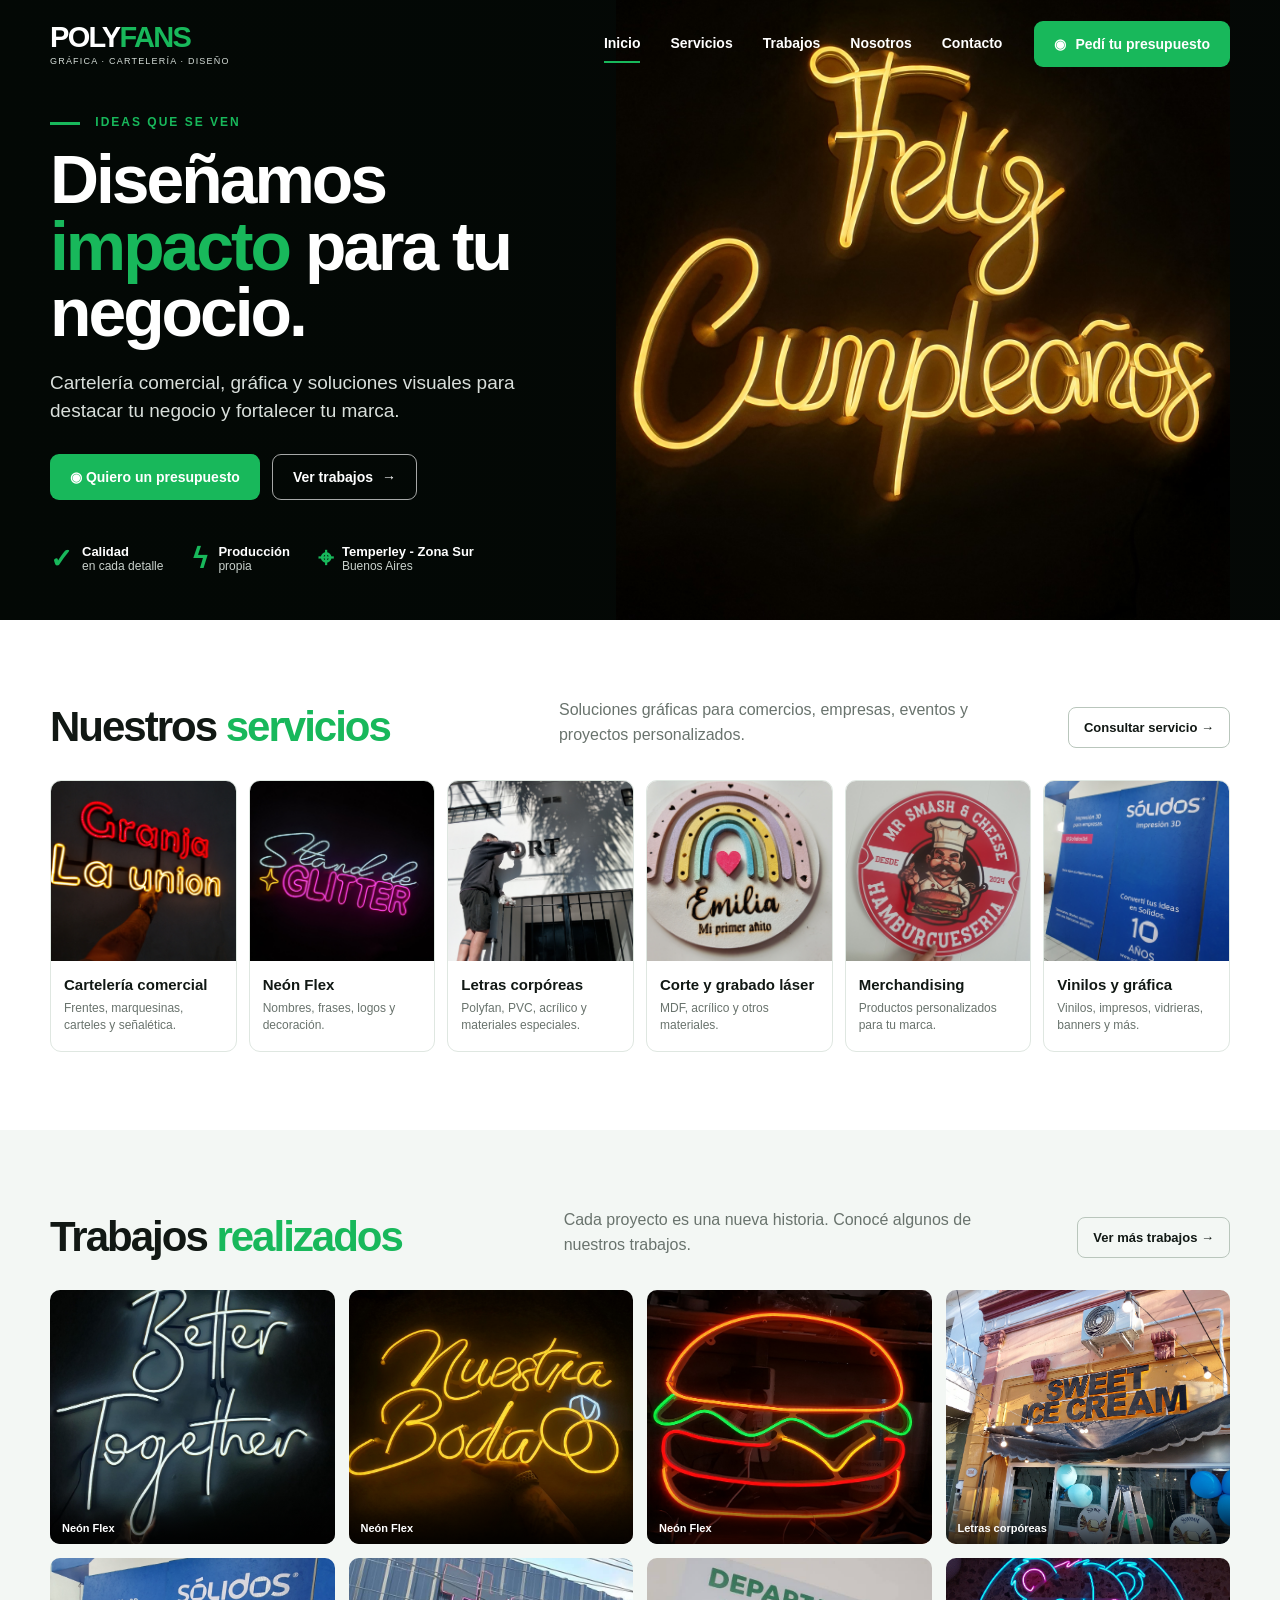
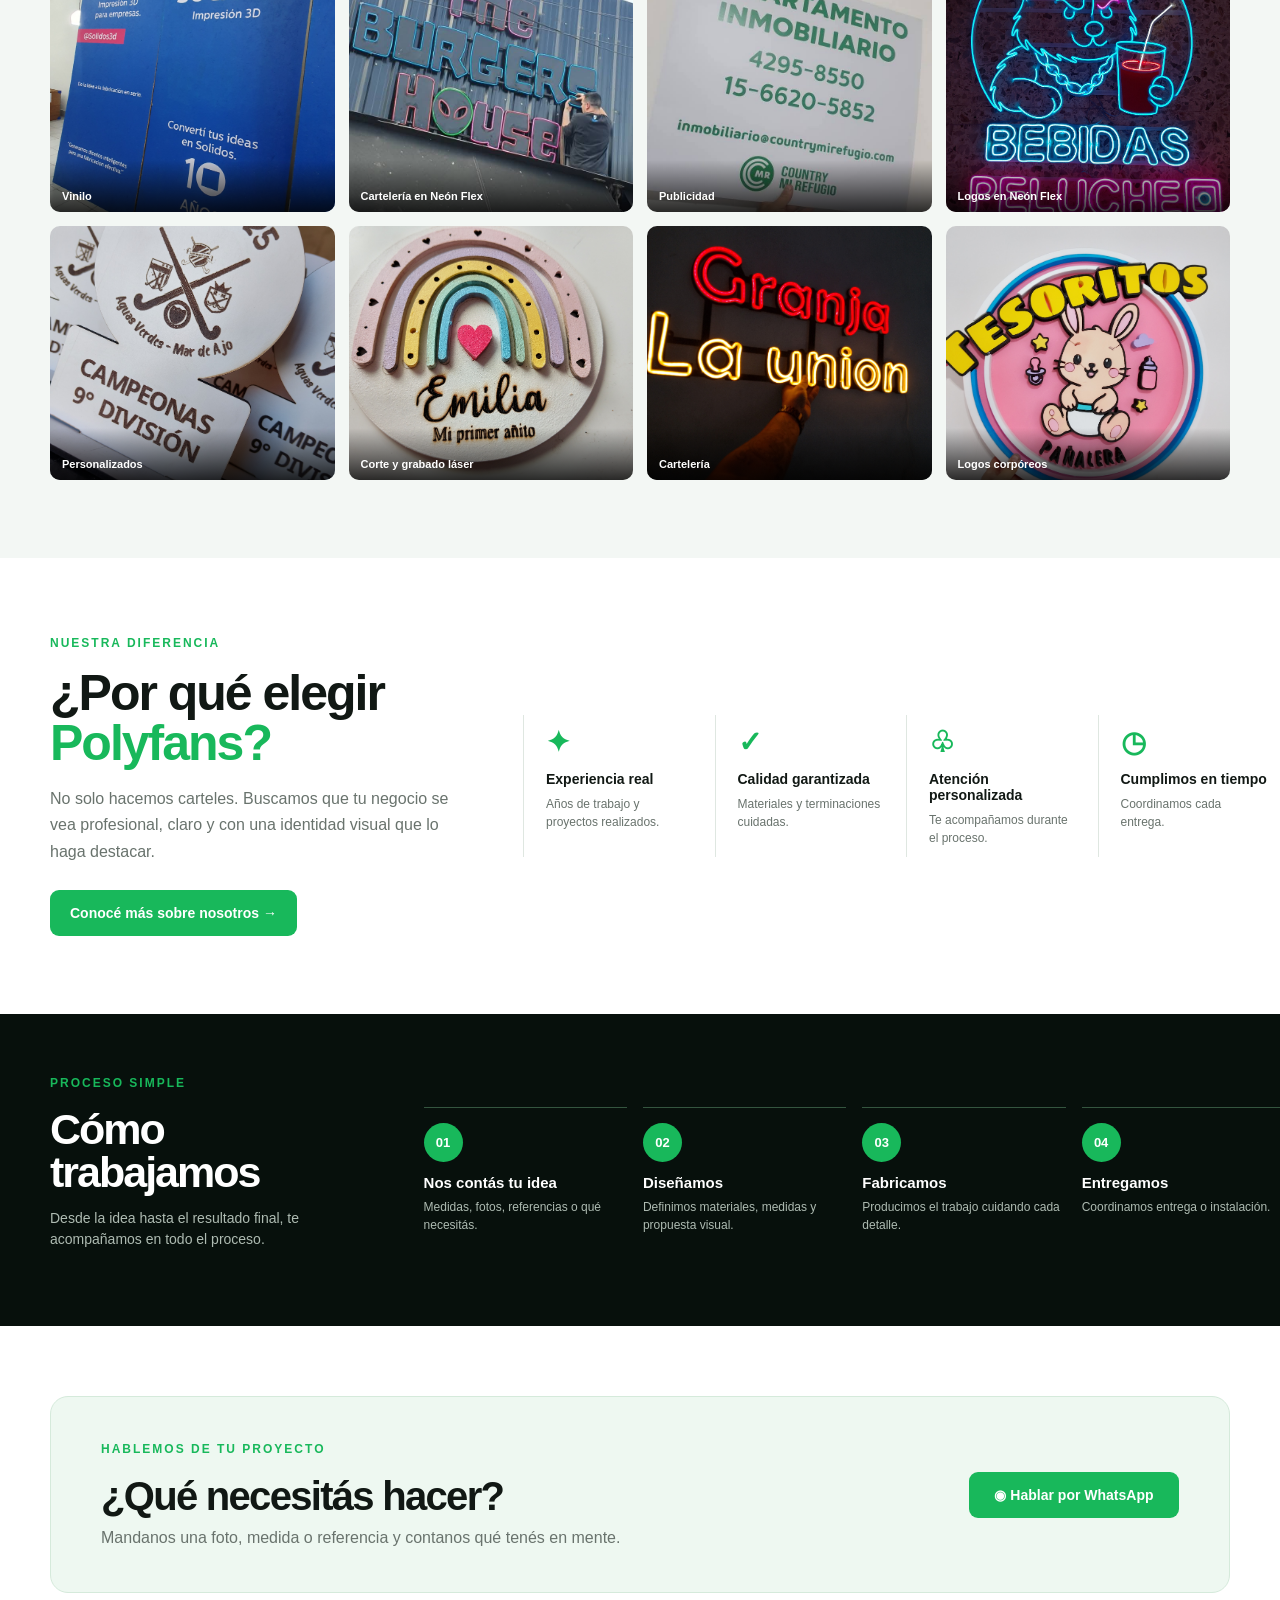
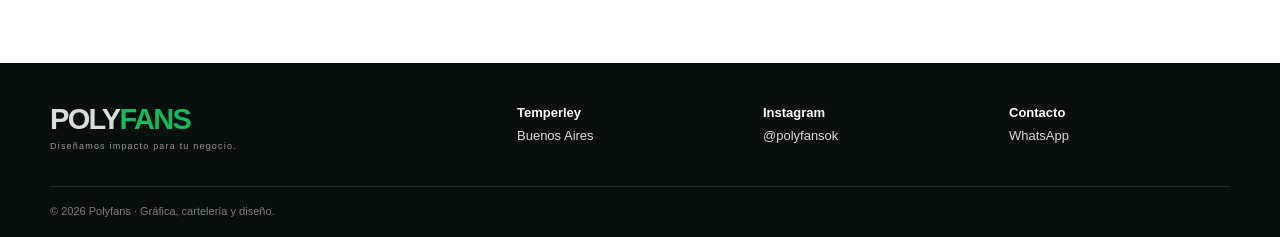
==== commit f6f08683: "Update index.html" ====
--- a/index.html
+++ b/index.html
@@ -266,7 +266,7 @@
     <div>
       <a class="brand" href="#inicio"><strong>POLY<span>FANS</span></strong><small>Diseñamos impacto para tu negocio.</small></a>
     </div>
-    <div><b>Zona Sur</b><span>Buenos Aires</span></div>
+    <div><b>Temperley</b><span>Buenos Aires</span></div>
     <div><b>Instagram</b><a href="https://instagram.com/polyfansok" target="_blank" rel="noopener">@polyfansok</a></div>
     <div><b>Contacto</b><a href="https://wa.me/5491166781429" target="_blank" rel="noopener">WhatsApp</a></div>
   </div>
